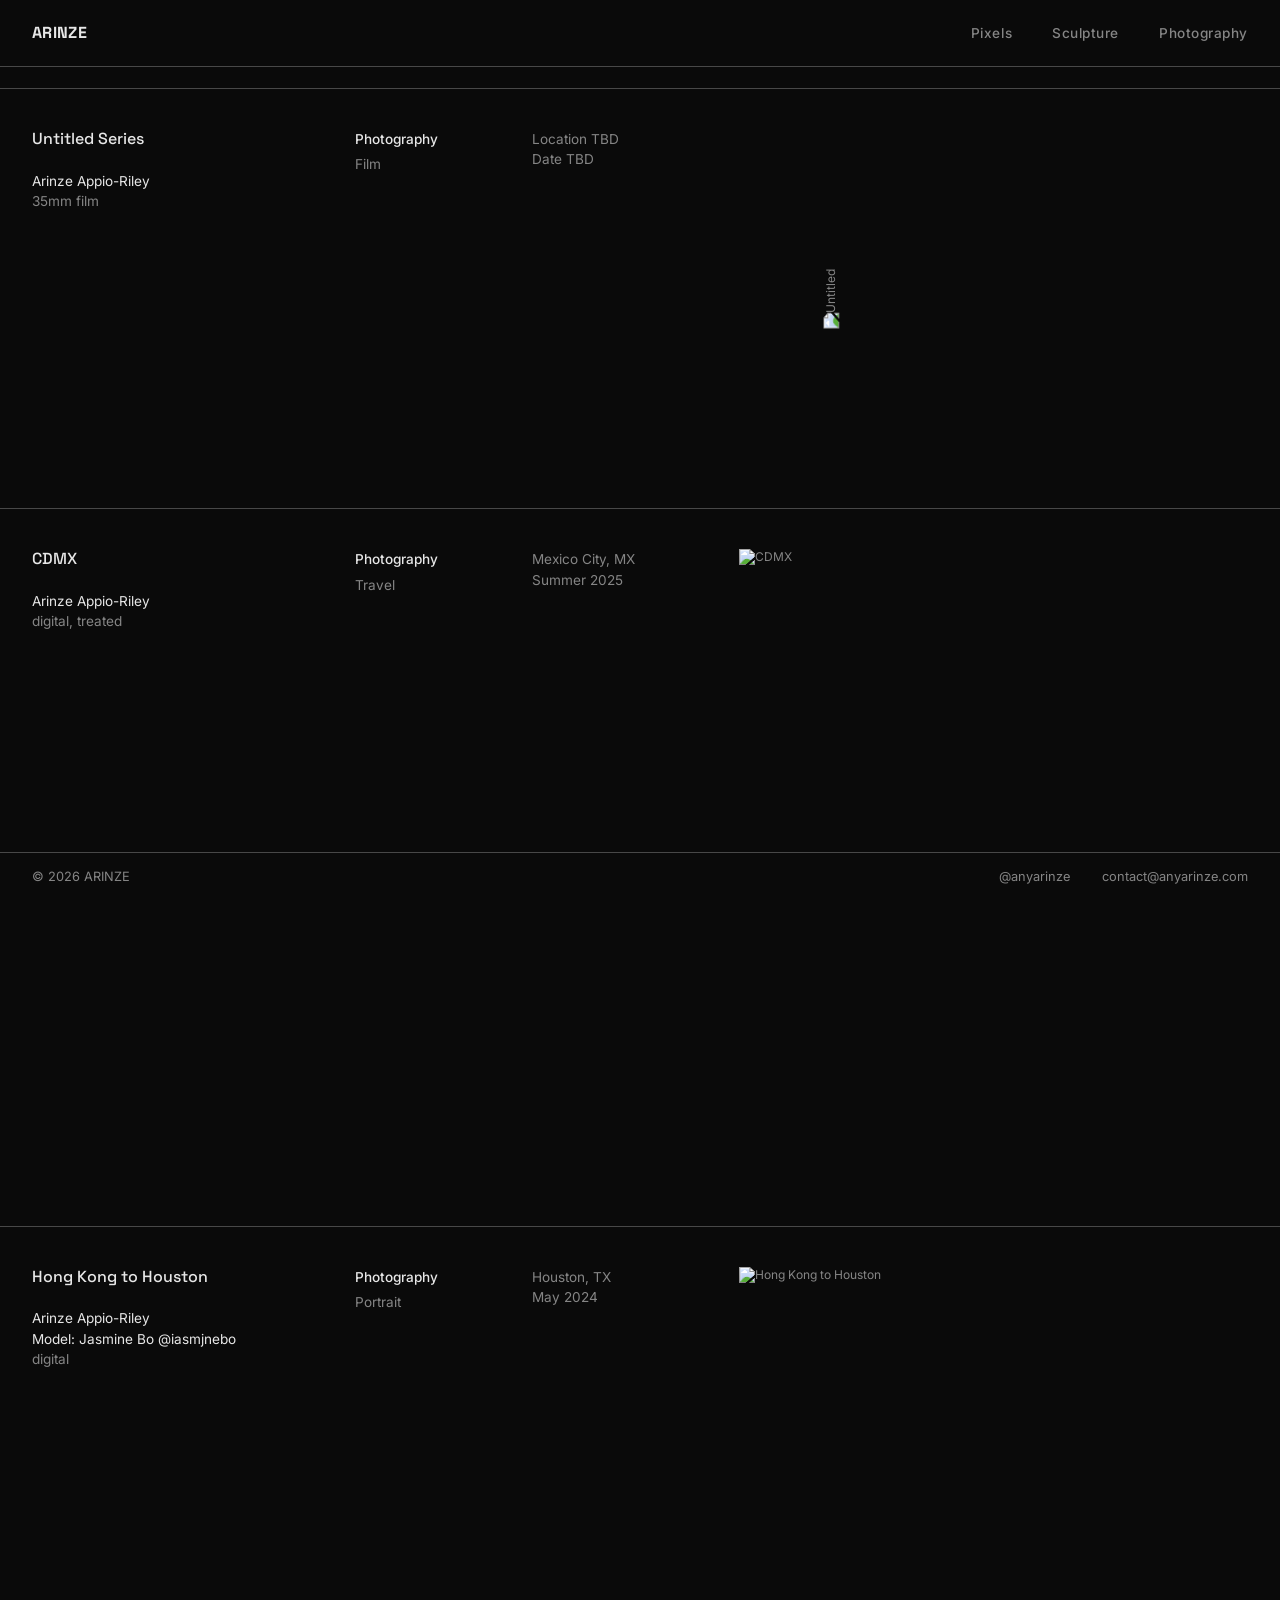
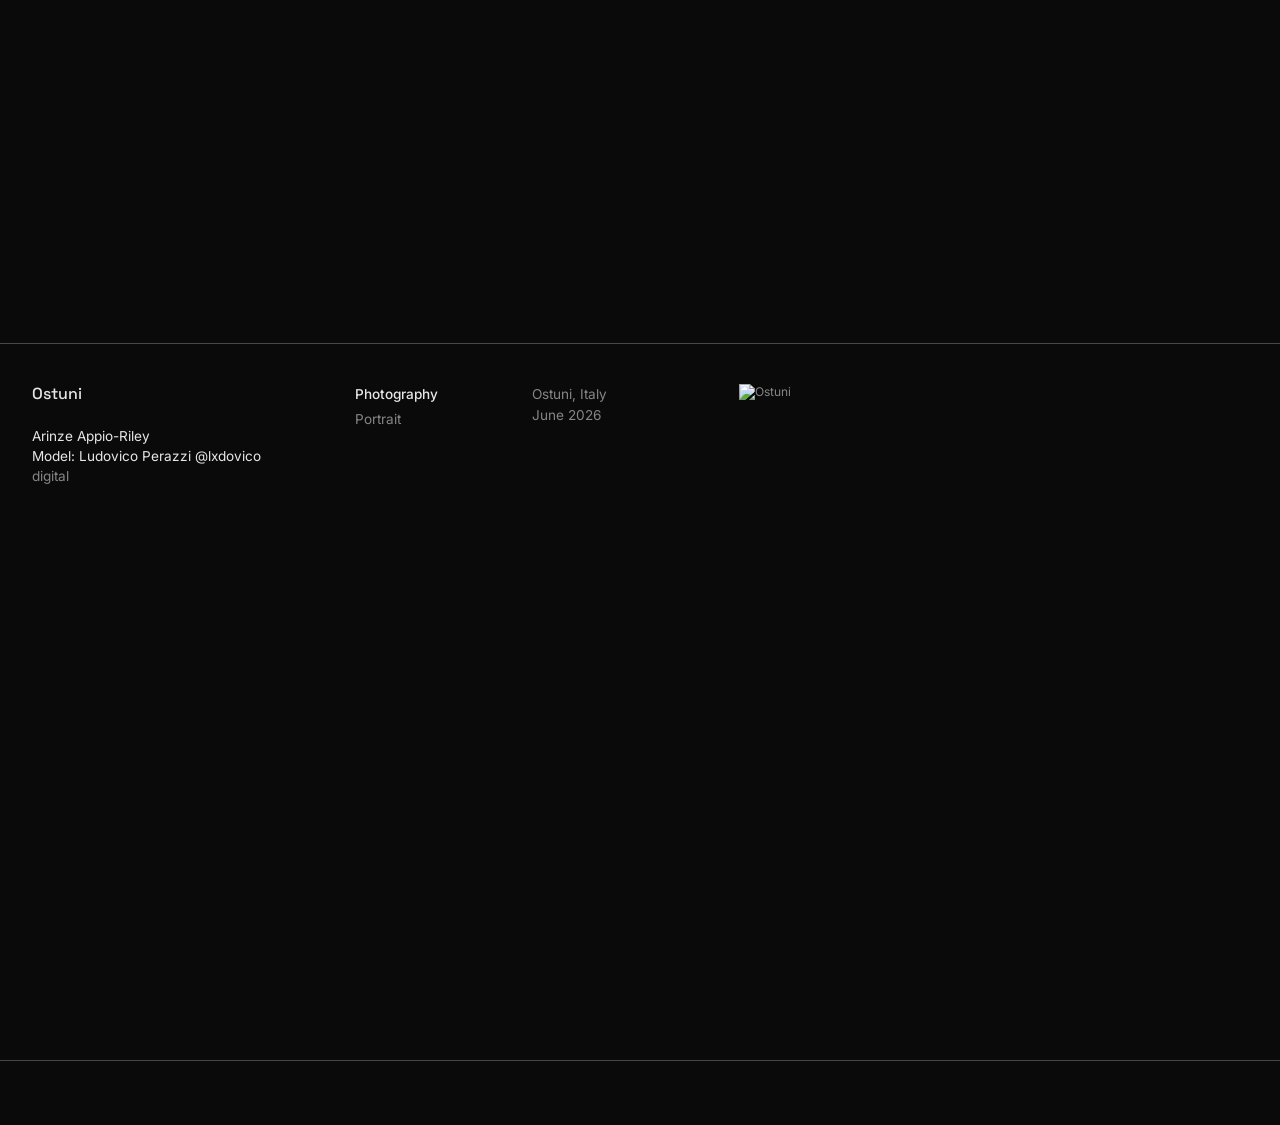
==== public/photography.html @ 1580c80b "Add files via upload" ====
<!DOCTYPE html>
<html lang="en">
<head>
  <meta charset="UTF-8">
  <title>Photography — Arinze</title>
  <meta name="viewport" content="width=device-width, initial-scale=1.0">
  <link rel="stylesheet" href="style.css">
  <link rel="stylesheet" href="category.css">
</head>
<body>

  <nav class="site-nav">
    <a href="index.html" class="home-link">ARINZE</a>
    <div class="nav-links">
      <a href="pixels.html">Pixels</a>
      <a href="sculpture.html">Sculpture</a>
      <a href="photography.html">Photography</a>
    </div>
  </nav>

  <main class="category-page">

    <div class="project-row">
      <div class="project-title">
        <h2>Untitled Series</h2>
        <div class="project-credits">
          <div>Arinze Appio-Riley</div>
          <div class="faded">35mm film</div>
        </div>
      </div>
      <div class="project-category">
        <strong>Photography</strong>
        <div>Film</div>
      </div>
      <div class="project-meta">
        <div>Location TBD</div>
        <div>Date TBD</div>
      </div>
      <div class="project-media carousel rotate-ccw" data-interval="2000">
        <img src="08580023.JPG" alt="Untitled" class="active">
        <img src="08580037.JPG" alt="Untitled">
        <img src="08580038.JPG" alt="Untitled">
      </div>
    </div>

    <div class="project-row">
      <div class="project-title">
        <h2>CDMX</h2>
        <div class="project-credits">
          <div>Arinze Appio-Riley</div>
          <div class="faded">digital, treated</div>
        </div>
      </div>
      <div class="project-category">
        <strong>Photography</strong>
        <div>Travel</div>
      </div>
      <div class="project-meta">
        <div>Mexico City, MX</div>
        <div>Summer 2025</div>
      </div>
      <div class="project-media carousel" data-interval="2000">
        <img src="IMG_7042_3-2.jpg" alt="CDMX" class="active">
        <img src="IMG_7075-2.jpg" alt="CDMX">
        <img src="IMG_7264-2.jpg" alt="CDMX">
        <img src="IMG_7274_2-2.jpg" alt="CDMX">
        <img src="IMG_7283-2.jpg" alt="CDMX">
        <img src="IMG_7286-2.jpg" alt="CDMX">
      </div>
    </div>

    <div class="project-row">
      <div class="project-title">
        <h2>Hong Kong to Houston</h2>
        <div class="project-credits">
          <div>Arinze Appio-Riley</div>
          <div>Model: Jasmine Bo <a href="https://instagram.com/iasmjnebo" target="_blank" rel="noopener">@iasmjnebo</a></div>
          <div class="faded">digital</div>
        </div>
      </div>
      <div class="project-category">
        <strong>Photography</strong>
        <div>Portrait</div>
      </div>
      <div class="project-meta">
        <div>Houston, TX</div>
        <div>May 2024</div>
      </div>
      <div class="project-media carousel" data-interval="2000">
        <img src="ARZE0173.jpg" alt="Hong Kong to Houston" class="active">
        <img src="ARZE0404.jpg" alt="Hong Kong to Houston">
        <img src="ARZE0510-Edit.jpg" alt="Hong Kong to Houston">
        <img src="ARZE0550.jpg" alt="Hong Kong to Houston">
        <img src="ARZE0568.jpg" alt="Hong Kong to Houston">
      </div>
    </div>

    <div class="project-row">
      <div class="project-title">
        <h2>Ostuni</h2>
        <div class="project-credits">
          <div>Arinze Appio-Riley</div>
          <div>Model: Ludovico Perazzi <a href="https://instagram.com/lxdovico" target="_blank" rel="noopener">@lxdovico</a></div>
          <div class="faded">digital</div>
        </div>
      </div>
      <div class="project-category">
        <strong>Photography</strong>
        <div>Portrait</div>
      </div>
      <div class="project-meta">
        <div>Ostuni, Italy</div>
        <div>June 2026</div>
      </div>
      <div class="project-media carousel" data-interval="2000">
        <img src="IMG_5128.jpg" alt="Ostuni" class="active">
        <img src="IMG_5205.jpg" alt="Ostuni">
        <img src="IMG_5171.jpg" alt="Ostuni" class="rotate-ccw-single">
      </div>
    </div>

  </main>

  <footer class="site-footer">
    <span>&copy; 2026 ARINZE</span>
    <div class="footer-right"><a href="https://instagram.com/anyarinze" target="_blank" rel="noopener">@anyarinze</a><a href="mailto:contact@anyarinze.com">contact@anyarinze.com</a></div>
  </footer>

  <script>
    document.querySelectorAll('.carousel').forEach(carousel => {
      const slides = carousel.querySelectorAll('img');
      const interval = parseInt(carousel.dataset.interval, 10) || 2000;
      if (slides.length <= 1) return;
      let i = 0;
      setInterval(() => {
        slides[i].classList.remove('active');
        i = (i + 1) % slides.length;
        slides[i].classList.add('active');
      }, interval);
    });
  </script>

</body>
</html>
---- public/style.css ----
@import url('https://fonts.googleapis.com/css2?family=Space+Grotesk:wght@400..700&family=Inter:wght@400;500;600&display=swap');

:root {
  --ink: rgba(255, 255, 255, 0.9);
  --ink-soft: rgba(255, 255, 255, 0.5);
  --border: rgba(255, 255, 255, 0.25);
  --bg: #0a0a0a;
}

* { box-sizing: border-box; }
html { scroll-behavior: smooth; }

body {
  margin: 0;
  min-height: 100vh;
  background: var(--bg);
  color: var(--ink);
  font-family: 'Inter', -apple-system, sans-serif;
  overflow-x: hidden;
}

a { color: inherit; text-decoration: none; }

/* ---------- Simple nav (used on category pages) ---------- */
.site-nav {
  position: fixed;
  top: 0; left: 0; right: 0;
  z-index: 100;
  display: flex;
  align-items: center;
  justify-content: space-between;
  padding: 1.4rem 2rem;
  border-bottom: 0.5px solid var(--border);
  background: var(--bg);
}

.site-nav .home-link {
  font-family: 'Space Grotesk', sans-serif;
  font-weight: 700;
  font-size: 1rem;
  letter-spacing: 0.02em;
}

.nav-links { display: flex; gap: 2.5rem; }

.nav-links a {
  font-size: 0.85rem;
  font-weight: 500;
  letter-spacing: 0.04em;
  color: var(--ink-soft);
  white-space: nowrap;
  transition: color 0.2s ease;
}

.nav-links a:hover { color: var(--ink); }

/* ---------- Marquee banner (used on homepage as top nav) ---------- */
.marquee-banner {
  position: fixed;
  top: 0; left: 0; right: 0;
  z-index: 100;
  background: var(--bg);
  border-bottom: 0.5px solid var(--border);
}

.marquee-row {
  width: 100%;
  overflow: hidden;
  padding: 0.6rem 0;
  border-top: 0.5px solid var(--border);
}

.marquee-banner .marquee-row:first-child {
  border-top: none;
}

.marquee-track {
  display: flex;
  width: max-content;
  animation: scroll-left 22s linear infinite;
}

.marquee-row.reverse .marquee-track {
  animation-name: scroll-right;
}

.marquee-track a {
  font-family: 'Space Grotesk', sans-serif;
  font-size: clamp(1rem, 1.6vw, 1.4rem);
  font-weight: 600;
  padding: 0 2rem;
  white-space: nowrap;
}

.marquee-track a:hover { color: var(--ink-soft); }

@keyframes scroll-left {
  from { transform: translateX(0); }
  to { transform: translateX(-50%); }
}

@keyframes scroll-right {
  from { transform: translateX(-50%); }
  to { transform: translateX(0); }
}

/* ---------- Fixed Footer ---------- */
.site-footer {
  position: fixed;
  bottom: 0; left: 0; right: 0;
  z-index: 100;
  display: flex;
  justify-content: space-between;
  align-items: center;
  padding: 1rem 2rem;
  border-top: 0.5px solid var(--border);
  background: var(--bg);
  font-size: 0.8rem;
  color: var(--ink-soft);
}

.site-footer a:hover { color: var(--ink); }

/* ---------- Split Hero Homepage ---------- */
body.home {
  overflow: hidden;
  height: 100vh;
}

.split-hero {
  display: grid;
  grid-template-columns: 50% 50%;
  width: 100vw;
  height: 100vh;
  padding-top: 5.5rem;
  padding-bottom: 3rem;
}

.split-video {
  width: 100%;
  height: 100%;
  overflow: hidden;
  background: #000;
}

.split-video video {
  width: 100%;
  height: 100%;
  object-fit: cover;
  display: block;
}

.split-content {
  display: flex;
  flex-direction: column;
  align-items: center;
  justify-content: center;
  gap: 1rem;
  padding: 2rem;
  overflow: hidden;
}

.split-content h1 {
  font-family: 'Space Grotesk', sans-serif;
  font-weight: 700;
  font-size: clamp(3rem, 8vw, 7rem);
  line-height: 0.95;
  letter-spacing: -0.01em;
  margin: 0;
  text-align: center;
}

.split-content .arrow {
  font-size: 1.3rem;
  animation: bounce 2s infinite;
  margin-top: 1rem;
}

@keyframes bounce {
  0%, 100% { transform: translateY(0); }
  50% { transform: translateY(8px); }
}

/* ---------- Mobile ---------- */
@media (max-width: 800px) {
  body.home {
    overflow: auto;
    height: auto;
  }
  .split-hero {
    grid-template-columns: 1fr;
    height: auto;
    padding-top: 5rem;
    padding-bottom: 3rem;
  }
  .split-video { height: 50vh; }
  .split-content { padding: 2rem 1rem; min-height: 50vh; }
  .site-nav { padding: 1rem 1.2rem; }
  .nav-links { gap: 1.4rem; }
  .nav-links a { font-size: 0.7rem; }
  .site-footer { padding: 0.8rem 1.2rem; font-size: 0.7rem; }
  .marquee-track a { font-size: 0.9rem; padding: 0 1.2rem; }
}

@media (prefers-reduced-motion: reduce) {
  .marquee-track { animation: none; }
  .split-content .arrow { animation: none; }
}

/* ---------- Footer right group (socials + email) ---------- */
.footer-right {
  display: flex;
  gap: 2rem;
  align-items: center;
}

@media (max-width: 800px) {
  .footer-right { gap: 1rem; }
}
---- public/category.css ----
/* ---------- Category Page (Seokheon-style row layout) ---------- */
.category-page {
  padding-top: 5.5rem;
  padding-bottom: 4rem;
  min-height: 100vh;
}

.project-row {
  display: grid;
  grid-template-columns: 2fr 1fr 1.2fr 3.5fr;
  gap: 2rem;
  padding: 2.5rem 2rem;
  border-top: 0.5px solid var(--border);
  align-items: start;
}

.project-row:last-child {
  border-bottom: 0.5px solid var(--border);
}

.project-title h2 {
  font-family: 'Space Grotesk', sans-serif;
  font-weight: 500;
  font-size: 1rem;
  margin: 0 0 1.4rem;
  line-height: 1.2;
}

.project-credits {
  font-size: 0.85rem;
  line-height: 1.5;
}

.project-credits div {
  color: var(--ink);
}

.project-credits div.faded {
  color: var(--ink-soft);
}

.project-description-inline {
  margin-top: 1.5rem;
}

.project-description-inline p {
  font-size: 0.85rem;
  line-height: 1.55;
  color: var(--ink-soft);
  margin: 0 0 0.9rem;
}

.project-description-inline em {
  color: var(--ink);
  font-style: italic;
}

.project-description-inline .components {
  margin-top: 1.2rem;
  font-size: 0.85rem;
  line-height: 1.5;
  color: var(--ink-soft);
}

.project-description-inline .components strong {
  color: var(--ink);
  font-weight: 500;
}

.project-category,
.project-meta {
  font-size: 0.85rem;
  line-height: 1.5;
  color: var(--ink-soft);
}

.project-category strong {
  color: var(--ink);
  font-weight: 500;
  display: block;
  margin-bottom: 0.3rem;
}

/* ---------- Standard project media (single image) ---------- */
.project-media {
  width: 100%;
  aspect-ratio: 16 / 9;
  background: rgba(255, 255, 255, 0.04);
  border: 1px dashed var(--border);
  overflow: hidden;
  display: flex;
  align-items: center;
  justify-content: center;
  font-size: 0.75rem;
  color: var(--ink-soft);
  position: relative;
}

.project-media img,
.project-media video {
  width: 100%;
  height: 100%;
  object-fit: cover;
  display: block;
}

/* ---------- Carousel variant ---------- */
.project-media.carousel {
  position: relative;
  border: none;
  background: transparent;
  aspect-ratio: 4 / 5;
}

.project-media.carousel img {
  position: absolute;
  top: 0;
  left: 0;
  width: 100%;
  height: 100%;
  object-fit: cover;
  opacity: 0;
  transition: opacity 0.6s ease-in-out;
}

.project-media.carousel img.active {
  opacity: 1;
}

@media (max-width: 800px) {
  .project-row {
    grid-template-columns: 1fr;
    gap: 1rem;
    padding: 1.5rem 1.2rem;
  }
  .project-media {
    aspect-ratio: 16 / 10;
  }
  .project-media.carousel {
    aspect-ratio: 4 / 5;
  }
}

/* ---------- Carousel rotation variants ---------- */
/* When source images are sideways and need to be displayed upright */
.project-media.carousel.rotate-ccw img,
.project-media.carousel.rotate-cw img {
  /* After 90deg rotation, width and height swap.
     We rotate the image around its center, then scale so that
     the rotated image's new "width" (which was the source height)
     matches the container's height. This gives edge-to-edge fit. */
  transform-origin: center center;
  width: auto;
  height: 100%;
  left: 50%;
  top: 0;
}

.project-media.carousel.rotate-ccw img {
  transform: translate(-50%, 0) rotate(-90deg);
}

.project-media.carousel.rotate-cw img {
  transform: translate(-50%, 0) rotate(90deg);
}

/* Ensure the frame is landscape/square so rotated portraits fit nicely */
.project-media.carousel.rotate-ccw,
.project-media.carousel.rotate-cw {
  aspect-ratio: 3 / 2;
}

/* Per-image rotation inside a normal (non-rotated) carousel */
.project-media.carousel img.rotate-ccw-single {
  transform-origin: center center;
  transform: rotate(-90deg) scale(1.5);
}

.project-media.carousel img.rotate-cw-single {
  transform-origin: center center;
  transform: rotate(90deg) scale(1.5);
}
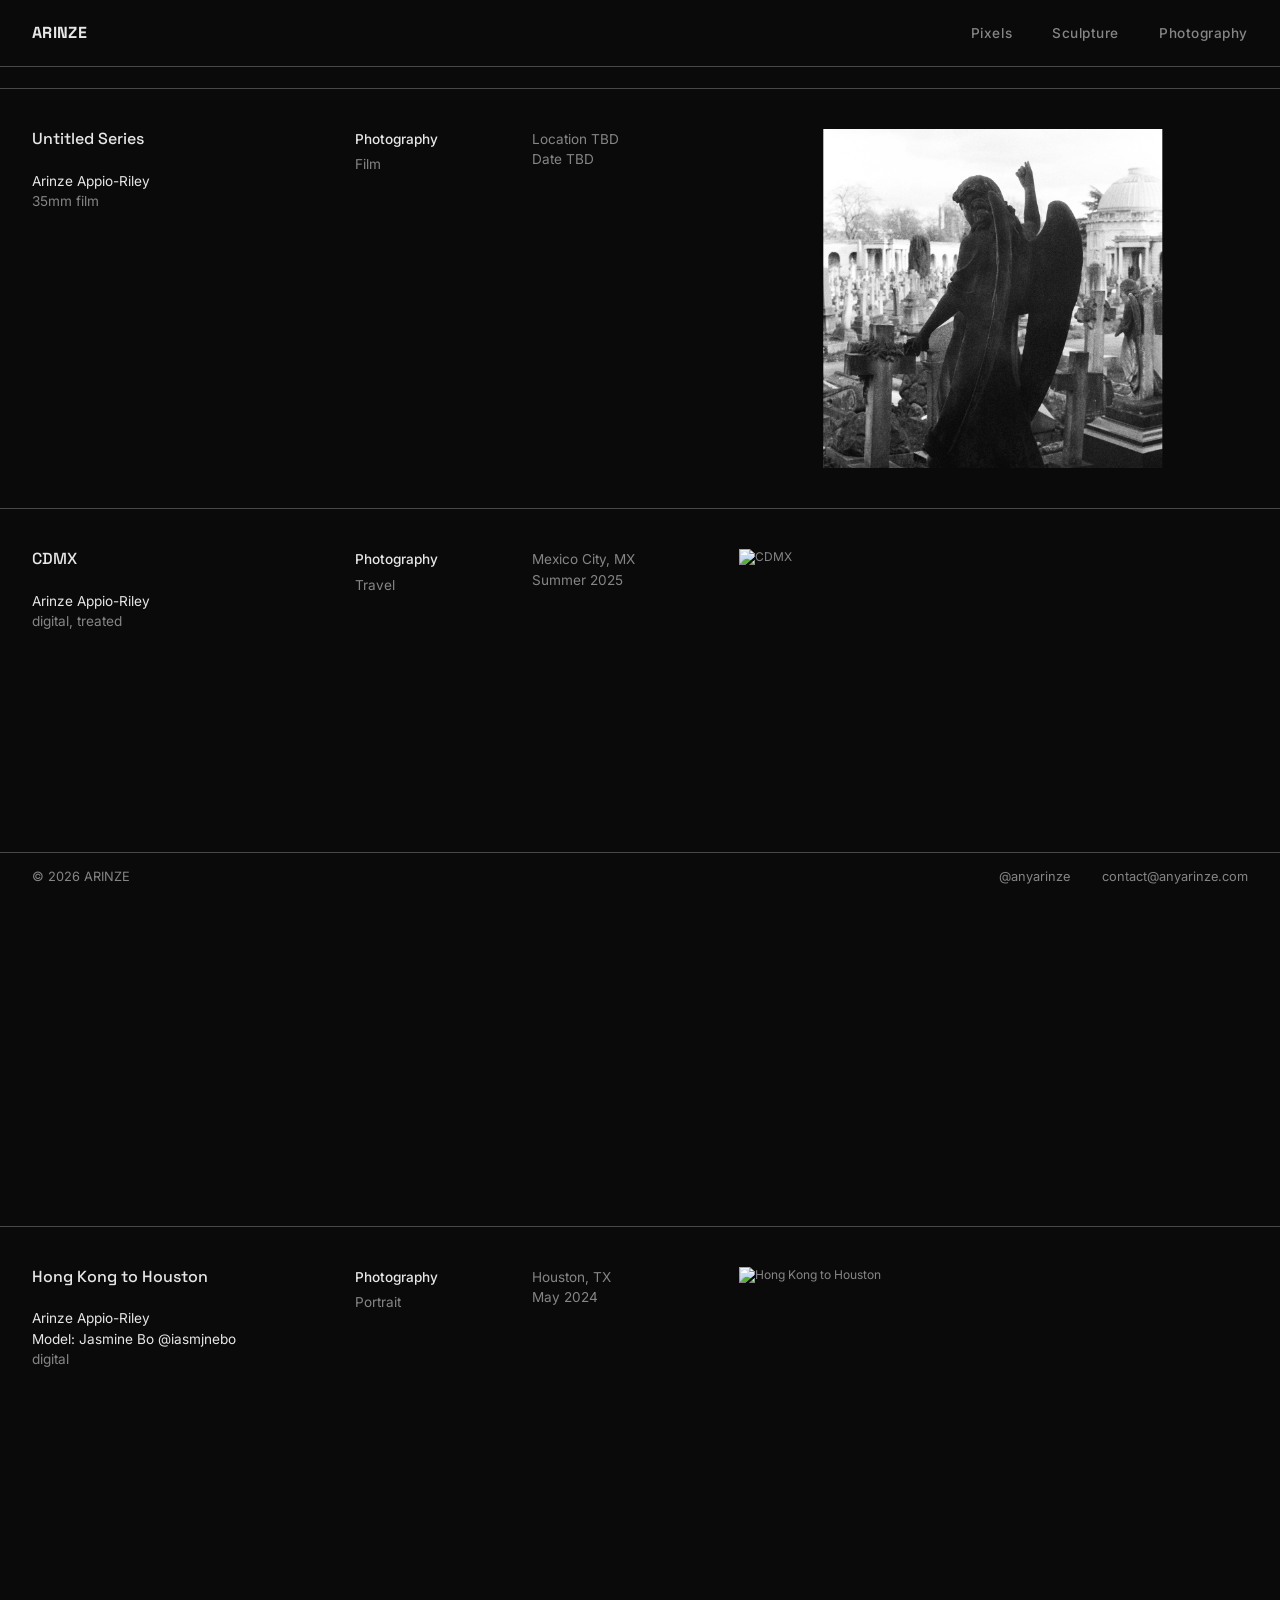
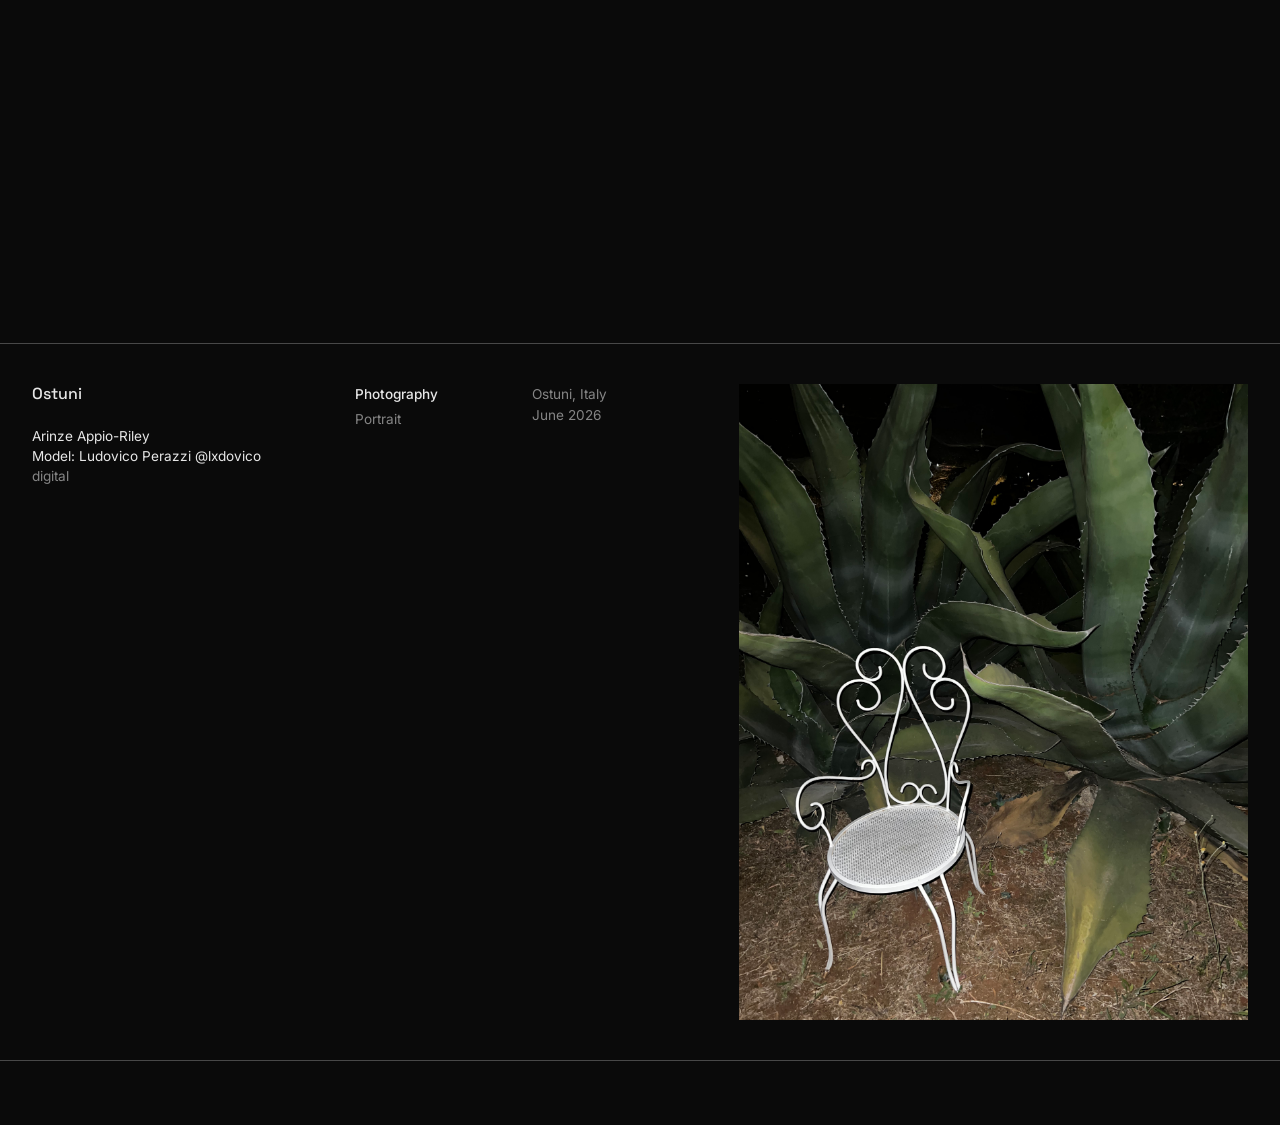
==== commit a67a96d5: "Add files via upload" ====
--- a/public/photography.html
+++ b/public/photography.html
@@ -61,11 +61,10 @@
       </div>
       <div class="project-media carousel" data-interval="2000">
         <img src="IMG_7042_3-2.jpg" alt="CDMX" class="active">
-        <img src="IMG_7075-2.jpg" alt="CDMX">
+        <img src="IMG_7075_2-2.jpg" alt="CDMX">
         <img src="IMG_7264-2.jpg" alt="CDMX">
         <img src="IMG_7274_2-2.jpg" alt="CDMX">
         <img src="IMG_7283-2.jpg" alt="CDMX">
-        <img src="IMG_7286-2.jpg" alt="CDMX">
       </div>
     </div>
 
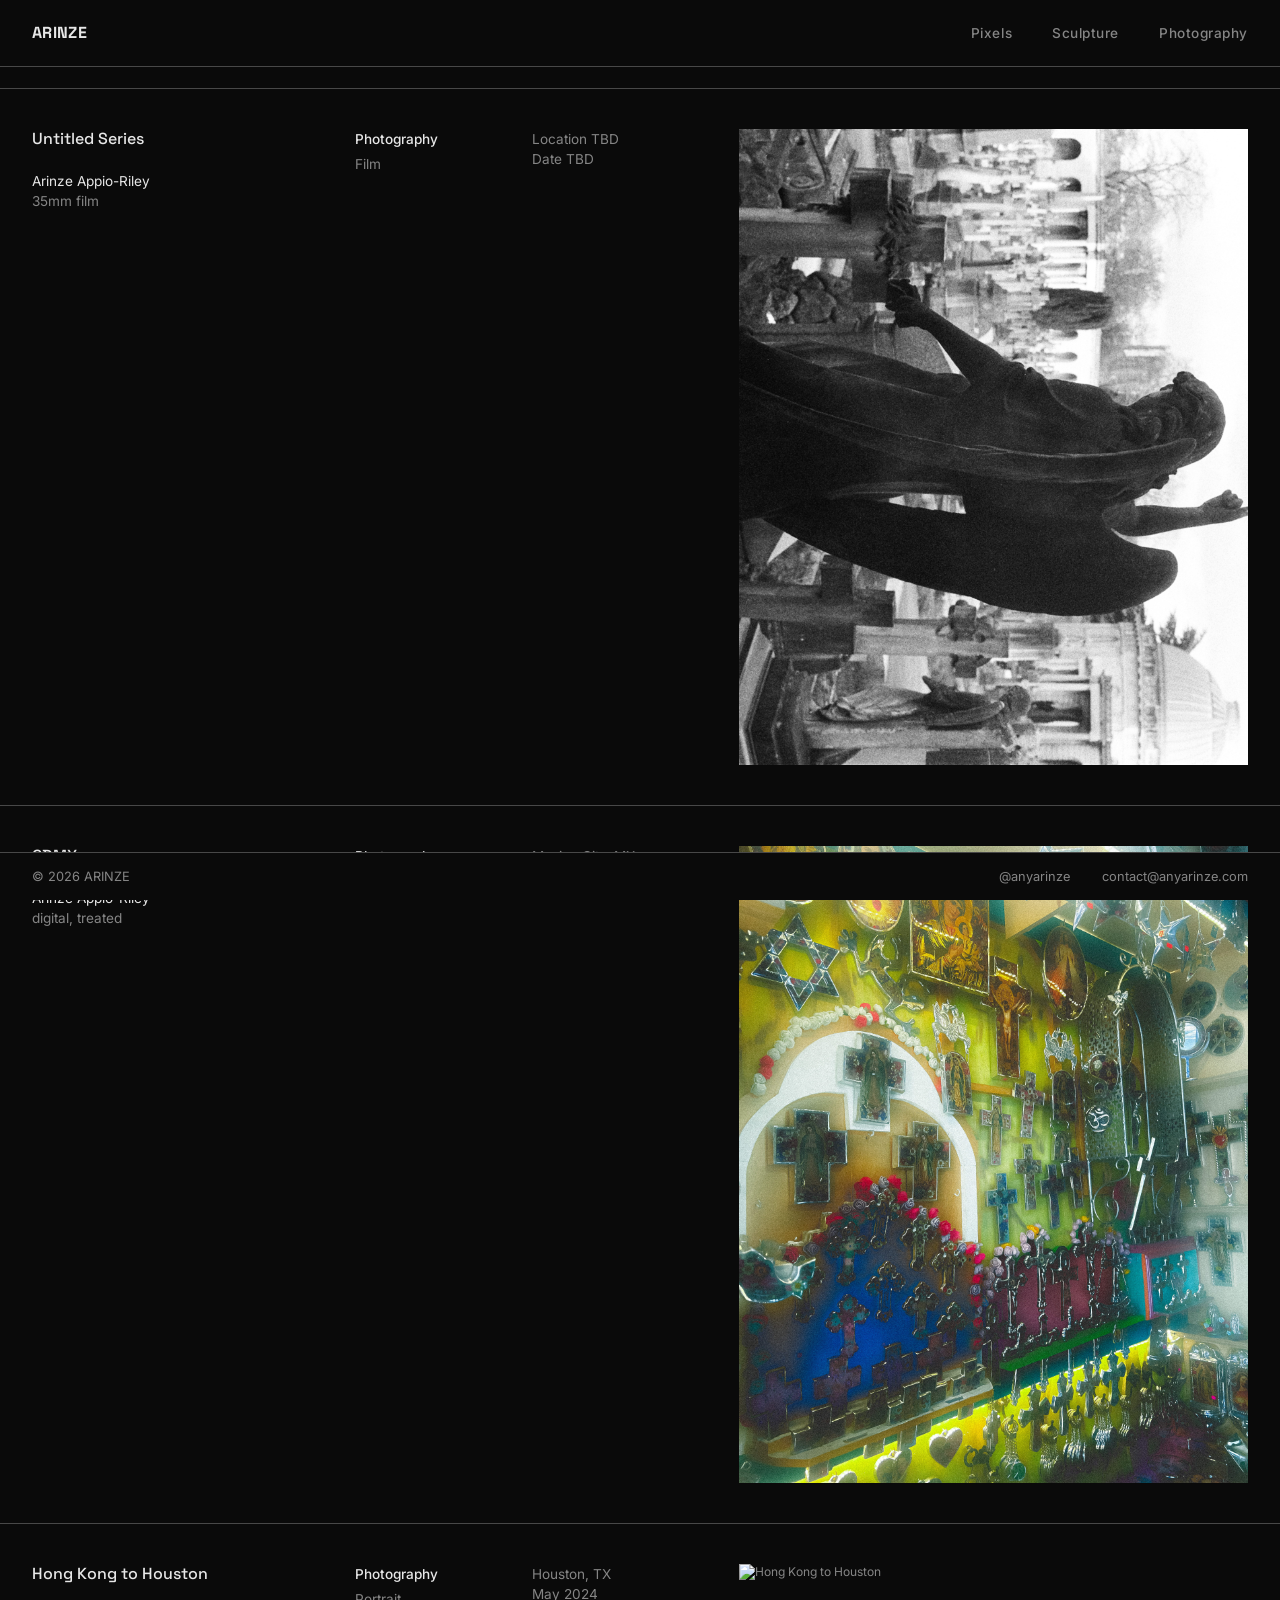
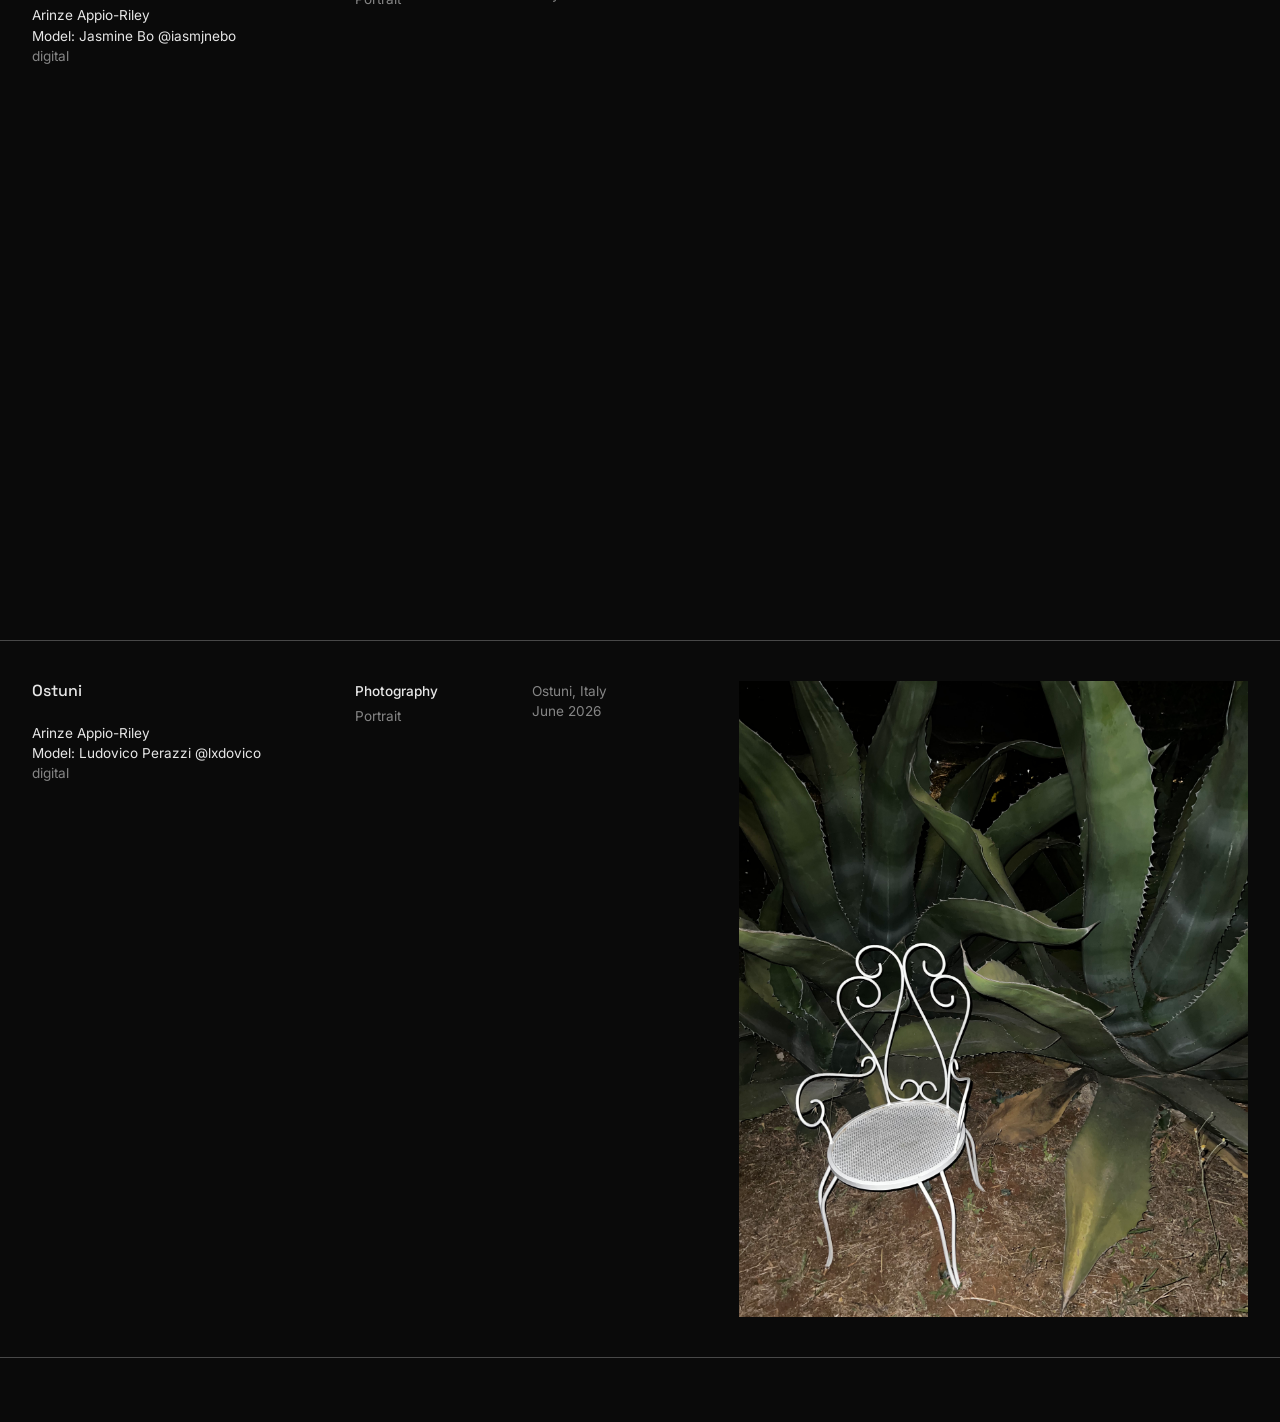
==== commit 3ae7a5d2: "Replace old images with new ones in photography.html" ====
--- a/public/photography.html
+++ b/public/photography.html
@@ -60,11 +60,11 @@
         <div>Summer 2025</div>
       </div>
       <div class="project-media carousel" data-interval="2000">
-        <img src="IMG_7042_3-2.jpg" alt="CDMX" class="active">
-        <img src="IMG_7075_2-2.jpg" alt="CDMX">
-        <img src="IMG_7264-2.jpg" alt="CDMX">
-        <img src="IMG_7274_2-2.jpg" alt="CDMX">
-        <img src="IMG_7283-2.jpg" alt="CDMX">
+        <img src="glowshop.jpg" alt="CDMX" class="active">
+        <img src="fridabw.jpg" alt="CDMX">
+        <img src="castillo.jpg" alt="CDMX">
+        <img src="inverse.jpg" alt="CDMX">
+        <img src="mozgus.jpg" alt="CDMX">
       </div>
     </div>
 
--- a/public/category.css
+++ b/public/category.css
@@ -140,43 +140,3 @@
     aspect-ratio: 4 / 5;
   }
 }
-
-/* ---------- Carousel rotation variants ---------- */
-/* When source images are sideways and need to be displayed upright */
-.project-media.carousel.rotate-ccw img,
-.project-media.carousel.rotate-cw img {
-  /* After 90deg rotation, width and height swap.
-     We rotate the image around its center, then scale so that
-     the rotated image's new "width" (which was the source height)
-     matches the container's height. This gives edge-to-edge fit. */
-  transform-origin: center center;
-  width: auto;
-  height: 100%;
-  left: 50%;
-  top: 0;
-}
-
-.project-media.carousel.rotate-ccw img {
-  transform: translate(-50%, 0) rotate(-90deg);
-}
-
-.project-media.carousel.rotate-cw img {
-  transform: translate(-50%, 0) rotate(90deg);
-}
-
-/* Ensure the frame is landscape/square so rotated portraits fit nicely */
-.project-media.carousel.rotate-ccw,
-.project-media.carousel.rotate-cw {
-  aspect-ratio: 3 / 2;
-}
-
-/* Per-image rotation inside a normal (non-rotated) carousel */
-.project-media.carousel img.rotate-ccw-single {
-  transform-origin: center center;
-  transform: rotate(-90deg) scale(1.5);
-}
-
-.project-media.carousel img.rotate-cw-single {
-  transform-origin: center center;
-  transform: rotate(90deg) scale(1.5);
-}
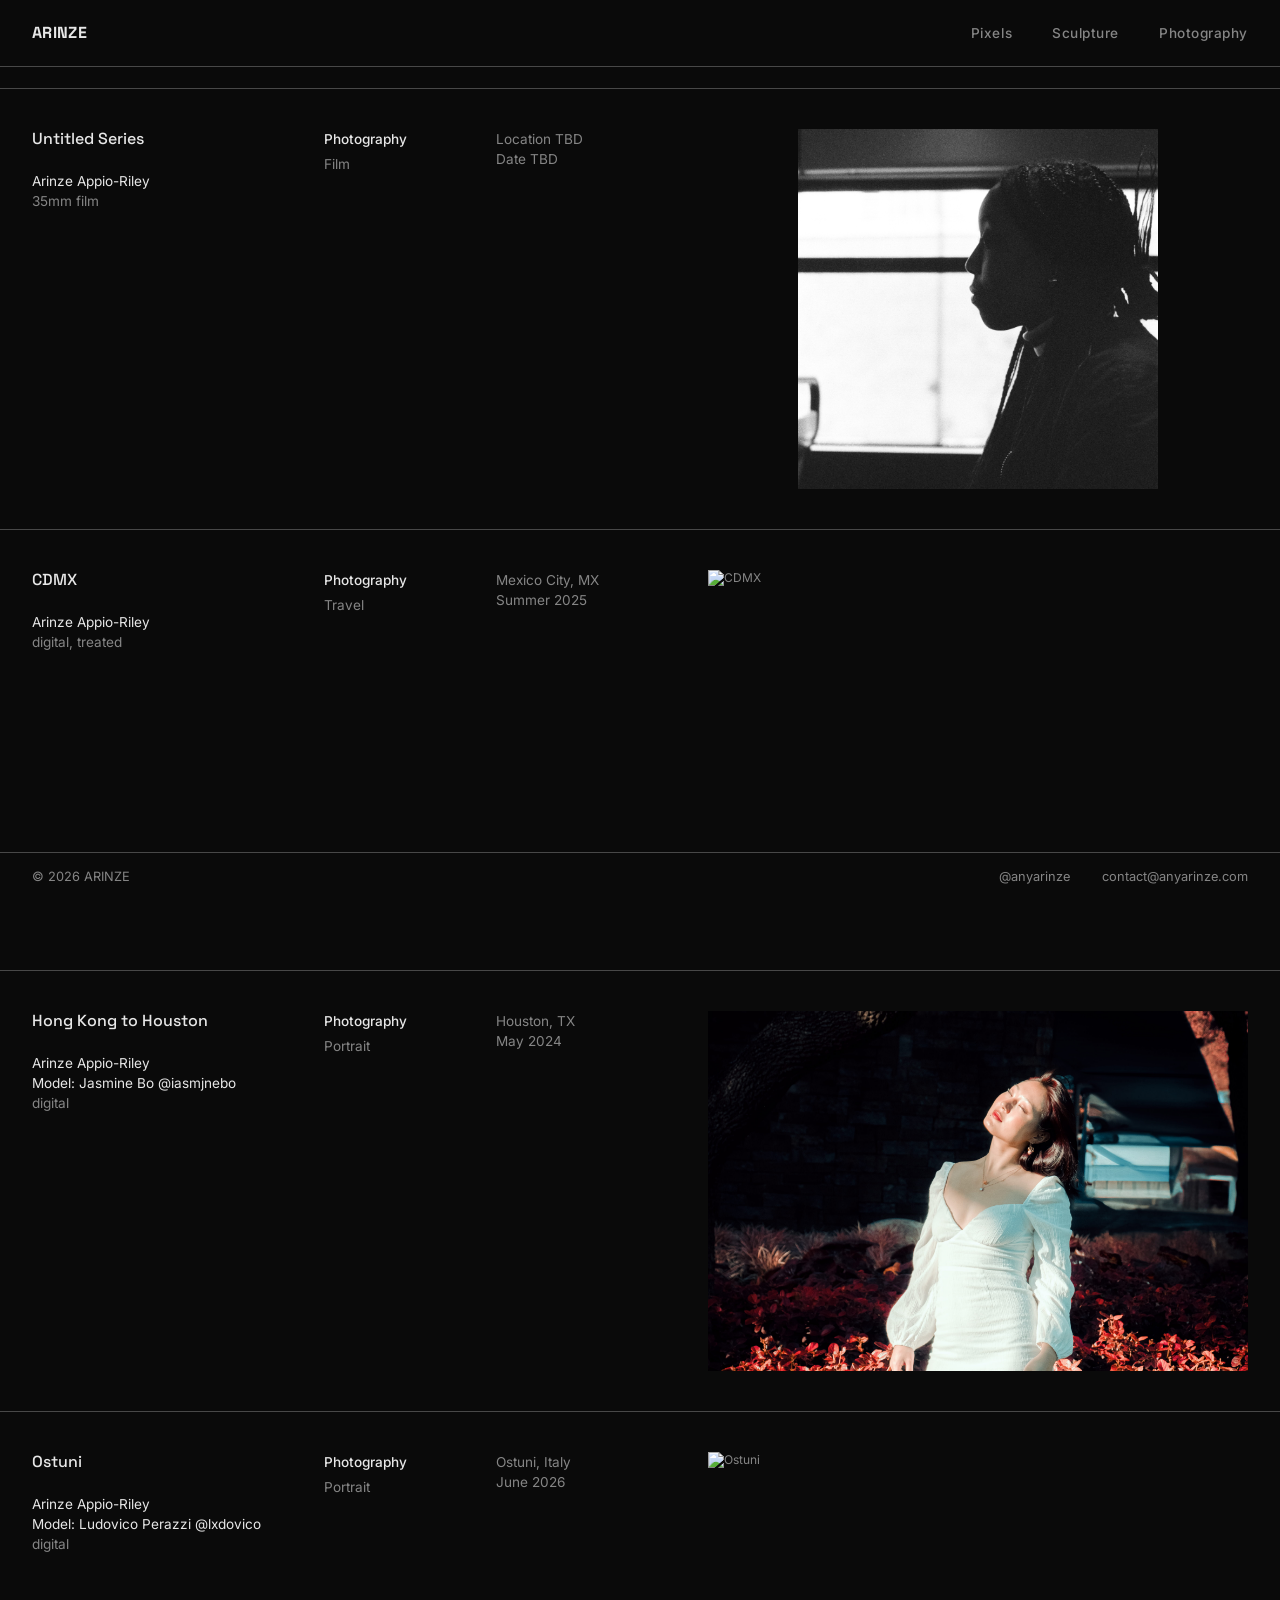
==== commit 9881655e: "Add files via upload" ====
--- a/public/photography.html
+++ b/public/photography.html
@@ -60,11 +60,11 @@
         <div>Summer 2025</div>
       </div>
       <div class="project-media carousel" data-interval="2000">
-        <img src="glowshop.jpg" alt="CDMX" class="active">
-        <img src="fridabw.jpg" alt="CDMX">
-        <img src="castillo.jpg" alt="CDMX">
-        <img src="inverse.jpg" alt="CDMX">
-        <img src="mozgus.jpg" alt="CDMX">
+        <img src="IMG_7042_3-2.jpg" alt="CDMX" class="active">
+        <img src="IMG_7075_2-2.jpg" alt="CDMX">
+        <img src="IMG_7264-2.jpg" alt="CDMX">
+        <img src="IMG_7274_2-2.jpg" alt="CDMX">
+        <img src="IMG_7283-2.jpg" alt="CDMX">
       </div>
     </div>
 
@@ -125,7 +125,13 @@
     <div class="footer-right"><a href="https://instagram.com/anyarinze" target="_blank" rel="noopener">@anyarinze</a><a href="mailto:contact@anyarinze.com">contact@anyarinze.com</a></div>
   </footer>
 
+  <div class="lightbox" id="lightbox" role="dialog" aria-modal="true" aria-hidden="true">
+    <button class="lightbox-close" id="lightboxClose" aria-label="Close">&#10005;</button>
+    <img id="lightboxImg" src="" alt="">
+  </div>
+
   <script>
+    // Carousel cycling
     document.querySelectorAll('.carousel').forEach(carousel => {
       const slides = carousel.querySelectorAll('img');
       const interval = parseInt(carousel.dataset.interval, 10) || 2000;
@@ -137,6 +143,38 @@
         slides[i].classList.add('active');
       }, interval);
     });
+
+    // Lightbox
+    const lightbox = document.getElementById('lightbox');
+    const lightboxImg = document.getElementById('lightboxImg');
+    const lightboxClose = document.getElementById('lightboxClose');
+
+    function openLightbox(src, alt) {
+      lightboxImg.src = src;
+      lightboxImg.alt = alt || '';
+      lightbox.classList.add('open');
+      lightbox.setAttribute('aria-hidden', 'false');
+    }
+    function closeLightbox() {
+      lightbox.classList.remove('open');
+      lightbox.setAttribute('aria-hidden', 'true');
+      lightboxImg.src = '';
+    }
+
+    document.querySelectorAll('.project-media.carousel').forEach(carousel => {
+      carousel.addEventListener('click', () => {
+        const active = carousel.querySelector('img.active') || carousel.querySelector('img');
+        if (active) openLightbox(active.src, active.alt);
+      });
+    });
+
+    lightbox.addEventListener('click', (e) => {
+      if (e.target === lightbox || e.target === lightboxImg) closeLightbox();
+    });
+    lightboxClose.addEventListener('click', closeLightbox);
+    document.addEventListener('keydown', (e) => {
+      if (e.key === 'Escape') closeLightbox();
+    });
   </script>
 
 </body>
--- a/public/category.css
+++ b/public/category.css
@@ -7,11 +7,12 @@
 
 .project-row {
   display: grid;
-  grid-template-columns: 2fr 1fr 1.2fr 3.5fr;
+  grid-template-columns: 260px 140px 180px minmax(0, 720px);
   gap: 2rem;
   padding: 2.5rem 2rem;
   border-top: 0.5px solid var(--border);
   align-items: start;
+  justify-content: start;
 }
 
 .project-row:last-child {
@@ -109,7 +110,7 @@
   position: relative;
   border: none;
   background: transparent;
-  aspect-ratio: 4 / 5;
+  aspect-ratio: 3 / 2;
 }
 
 .project-media.carousel img {
@@ -137,6 +138,103 @@
     aspect-ratio: 16 / 10;
   }
   .project-media.carousel {
-    aspect-ratio: 4 / 5;
-  }
-}
+    aspect-ratio: 3 / 2;
+  }
+}
+
+/* ---------- Carousel rotation variants ---------- */
+/* When source images are sideways and need to be displayed upright */
+.project-media.carousel.rotate-ccw img,
+.project-media.carousel.rotate-cw img {
+  /* After 90deg rotation, width and height swap.
+     We rotate the image around its center, then scale so that
+     the rotated image's new "width" (which was the source height)
+     matches the container's height. This gives edge-to-edge fit. */
+  transform-origin: center center;
+  width: auto;
+  height: 100%;
+  left: 50%;
+  top: 0;
+}
+
+.project-media.carousel.rotate-ccw img {
+  transform: translate(-50%, 0) rotate(-90deg);
+}
+
+.project-media.carousel.rotate-cw img {
+  transform: translate(-50%, 0) rotate(90deg);
+}
+
+/* Ensure the frame is landscape/square so rotated portraits fit nicely */
+.project-media.carousel.rotate-ccw,
+.project-media.carousel.rotate-cw {
+  aspect-ratio: 3 / 2;
+}
+
+/* Per-image rotation inside a normal (non-rotated) carousel */
+.project-media.carousel img.rotate-ccw-single {
+  transform-origin: center center;
+  transform: rotate(-90deg) scale(1.5);
+}
+
+.project-media.carousel img.rotate-cw-single {
+  transform-origin: center center;
+  transform: rotate(90deg) scale(1.5);
+}
+
+/* ---------- Clickable carousel images ---------- */
+.project-media.carousel {
+  cursor: zoom-in;
+}
+
+/* ---------- Lightbox ---------- */
+.lightbox {
+  position: fixed;
+  inset: 0;
+  background: rgba(0, 0, 0, 0.92);
+  z-index: 1000;
+  display: none;
+  align-items: center;
+  justify-content: center;
+  padding: 3rem;
+  cursor: zoom-out;
+}
+
+.lightbox.open {
+  display: flex;
+}
+
+.lightbox img {
+  max-width: 100%;
+  max-height: 100%;
+  object-fit: contain;
+  display: block;
+}
+
+.lightbox-close {
+  position: absolute;
+  top: 1.2rem;
+  right: 1.6rem;
+  font-family: 'Space Grotesk', sans-serif;
+  font-size: 1.6rem;
+  color: rgba(255, 255, 255, 0.85);
+  background: none;
+  border: none;
+  cursor: pointer;
+  padding: 0.4rem 0.8rem;
+  line-height: 1;
+}
+
+.lightbox-close:hover {
+  color: #fff;
+}
+
+@media (max-width: 800px) {
+  .lightbox {
+    padding: 1.5rem;
+  }
+  .lightbox-close {
+    top: 0.6rem;
+    right: 1rem;
+  }
+}
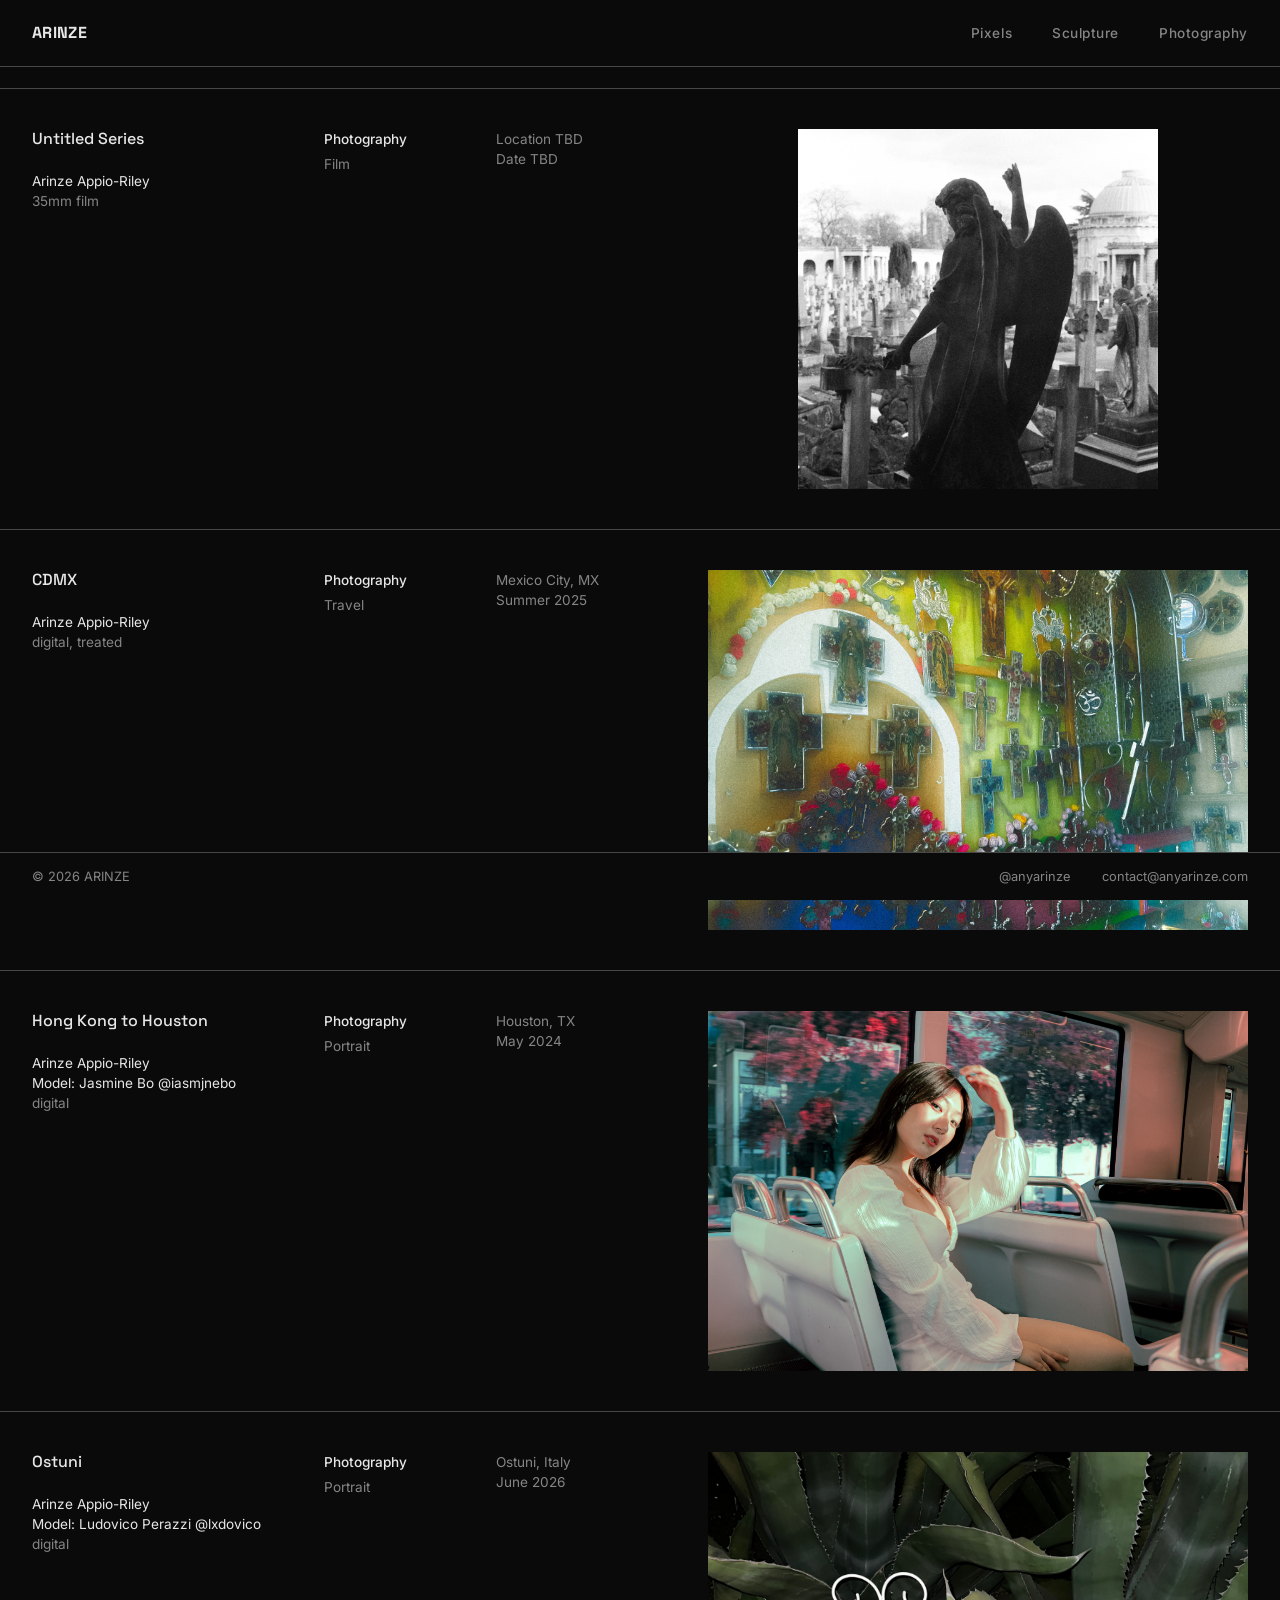
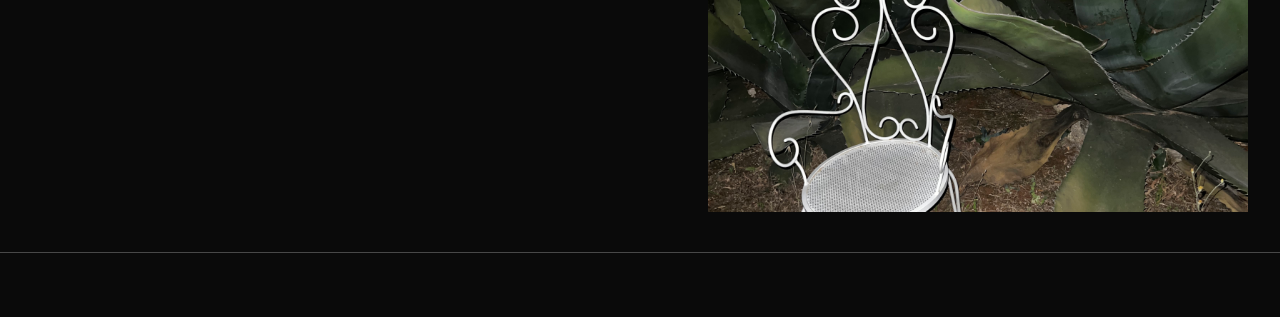
==== commit 385fa387: "Add files via upload" ====
--- a/public/photography.html
+++ b/public/photography.html
@@ -60,11 +60,11 @@
         <div>Summer 2025</div>
       </div>
       <div class="project-media carousel" data-interval="2000">
-        <img src="IMG_7042_3-2.jpg" alt="CDMX" class="active">
-        <img src="IMG_7075_2-2.jpg" alt="CDMX">
-        <img src="IMG_7264-2.jpg" alt="CDMX">
-        <img src="IMG_7274_2-2.jpg" alt="CDMX">
-        <img src="IMG_7283-2.jpg" alt="CDMX">
+        <img src="glowshop.jpg" alt="CDMX" class="active">
+        <img src="fridabw.jpg" alt="CDMX">
+        <img src="castillo.jpg" alt="CDMX">
+        <img src="inverse.jpg" alt="CDMX">
+        <img src="mozgus.jpg" alt="CDMX">
       </div>
     </div>
 
@@ -89,7 +89,7 @@
         <img src="ARZE0173.jpg" alt="Hong Kong to Houston" class="active">
         <img src="ARZE0404.jpg" alt="Hong Kong to Houston">
         <img src="ARZE0510-Edit.jpg" alt="Hong Kong to Houston">
-        <img src="ARZE0550.jpg" alt="Hong Kong to Houston">
+        <img src="ARZE0550.jpg" alt="Hong Kong to Houston" class="align-bottom">
         <img src="ARZE0568.jpg" alt="Hong Kong to Houston">
       </div>
     </div>
--- a/public/category.css
+++ b/public/category.css
@@ -238,3 +238,12 @@
     right: 1rem;
   }
 }
+
+/* ---------- Per-image object-position tweaks ---------- */
+.project-media.carousel img.align-bottom {
+  object-position: center bottom;
+}
+
+.project-media.carousel img.align-top {
+  object-position: center top;
+}
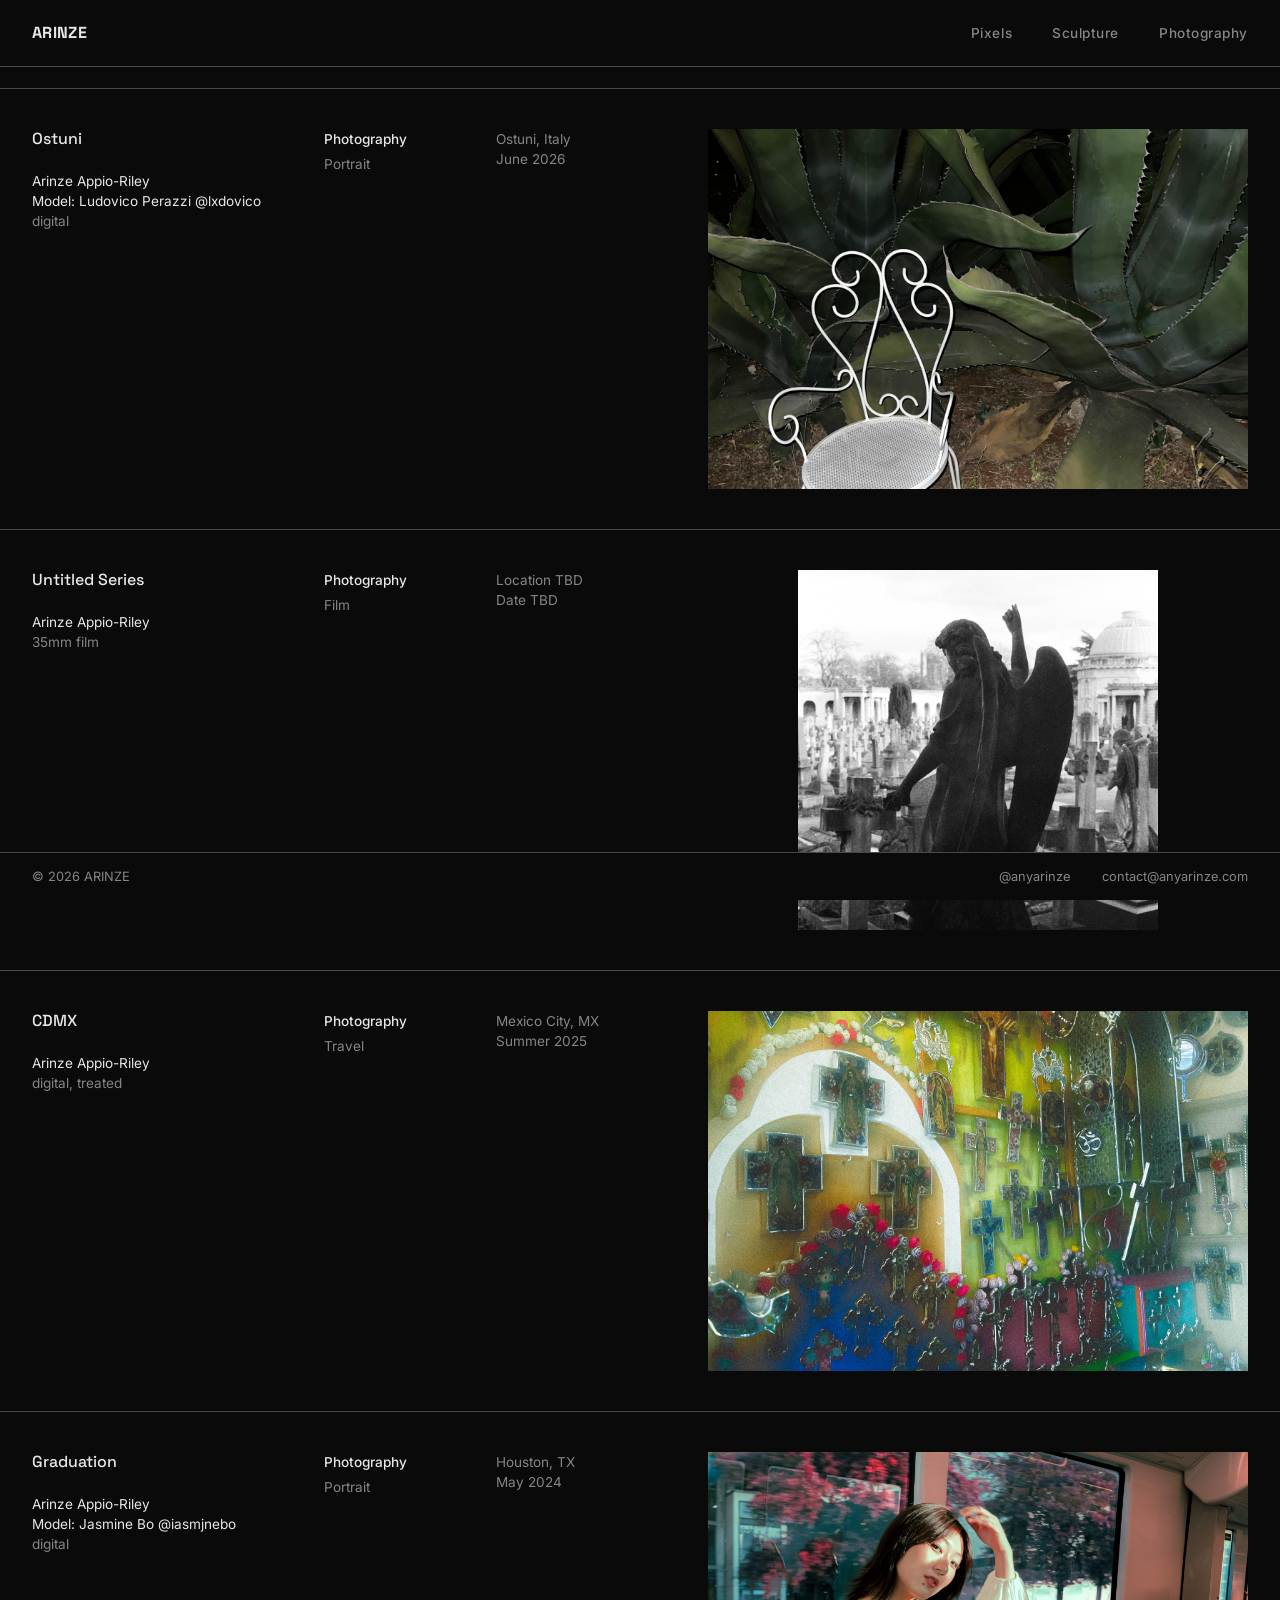
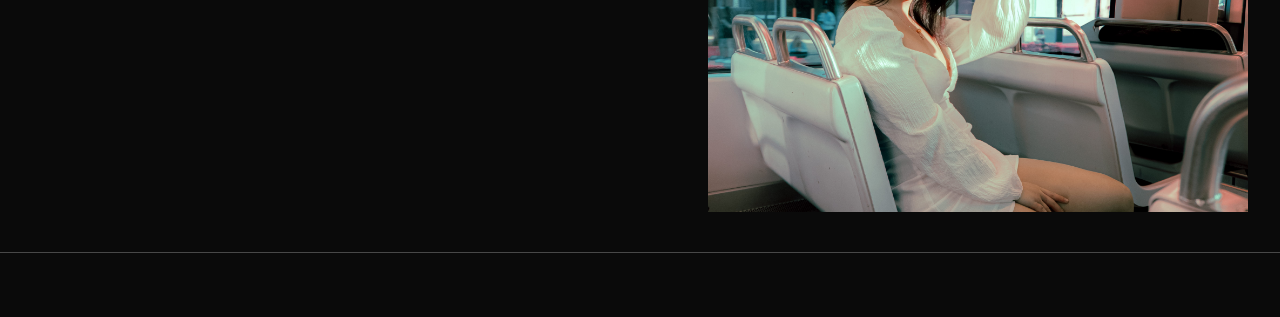
==== commit e7a5a882: "Add files via upload" ====
--- a/public/photography.html
+++ b/public/photography.html
@@ -19,6 +19,30 @@
   </nav>
 
   <main class="category-page">
+
+    <div class="project-row">
+      <div class="project-title">
+        <h2>Ostuni</h2>
+        <div class="project-credits">
+          <div>Arinze Appio-Riley</div>
+          <div>Model: Ludovico Perazzi <a href="https://instagram.com/lxdovico" target="_blank" rel="noopener">@lxdovico</a></div>
+          <div class="faded">digital</div>
+        </div>
+      </div>
+      <div class="project-category">
+        <strong>Photography</strong>
+        <div>Portrait</div>
+      </div>
+      <div class="project-meta">
+        <div>Ostuni, Italy</div>
+        <div>June 2026</div>
+      </div>
+      <div class="project-media carousel" data-interval="2000">
+        <img src="IMG_5128.jpg" alt="Ostuni" class="active">
+        <img src="IMG_5205.jpg" alt="Ostuni">
+        <img src="IMG_5171.jpg" alt="Ostuni" class="rotate-ccw-single">
+      </div>
+    </div>
 
     <div class="project-row">
       <div class="project-title">
@@ -70,7 +94,7 @@
 
     <div class="project-row">
       <div class="project-title">
-        <h2>Hong Kong to Houston</h2>
+        <h2>Graduation</h2>
         <div class="project-credits">
           <div>Arinze Appio-Riley</div>
           <div>Model: Jasmine Bo <a href="https://instagram.com/iasmjnebo" target="_blank" rel="noopener">@iasmjnebo</a></div>
@@ -86,35 +110,11 @@
         <div>May 2024</div>
       </div>
       <div class="project-media carousel" data-interval="2000">
-        <img src="ARZE0173.jpg" alt="Hong Kong to Houston" class="active">
-        <img src="ARZE0404.jpg" alt="Hong Kong to Houston">
-        <img src="ARZE0510-Edit.jpg" alt="Hong Kong to Houston">
-        <img src="ARZE0550.jpg" alt="Hong Kong to Houston" class="align-bottom">
-        <img src="ARZE0568.jpg" alt="Hong Kong to Houston">
-      </div>
-    </div>
-
-    <div class="project-row">
-      <div class="project-title">
-        <h2>Ostuni</h2>
-        <div class="project-credits">
-          <div>Arinze Appio-Riley</div>
-          <div>Model: Ludovico Perazzi <a href="https://instagram.com/lxdovico" target="_blank" rel="noopener">@lxdovico</a></div>
-          <div class="faded">digital</div>
-        </div>
-      </div>
-      <div class="project-category">
-        <strong>Photography</strong>
-        <div>Portrait</div>
-      </div>
-      <div class="project-meta">
-        <div>Ostuni, Italy</div>
-        <div>June 2026</div>
-      </div>
-      <div class="project-media carousel" data-interval="2000">
-        <img src="IMG_5128.jpg" alt="Ostuni" class="active">
-        <img src="IMG_5205.jpg" alt="Ostuni">
-        <img src="IMG_5171.jpg" alt="Ostuni" class="rotate-ccw-single">
+        <img src="ARZE0173.jpg" alt="Graduation" class="active">
+        <img src="ARZE0404.jpg" alt="Graduation">
+        <img src="ARZE0510-Edit.jpg" alt="Graduation">
+        <img src="ARZE0550.jpg" alt="Graduation" class="align-bottom">
+        <img src="ARZE0568.jpg" alt="Graduation">
       </div>
     </div>
 
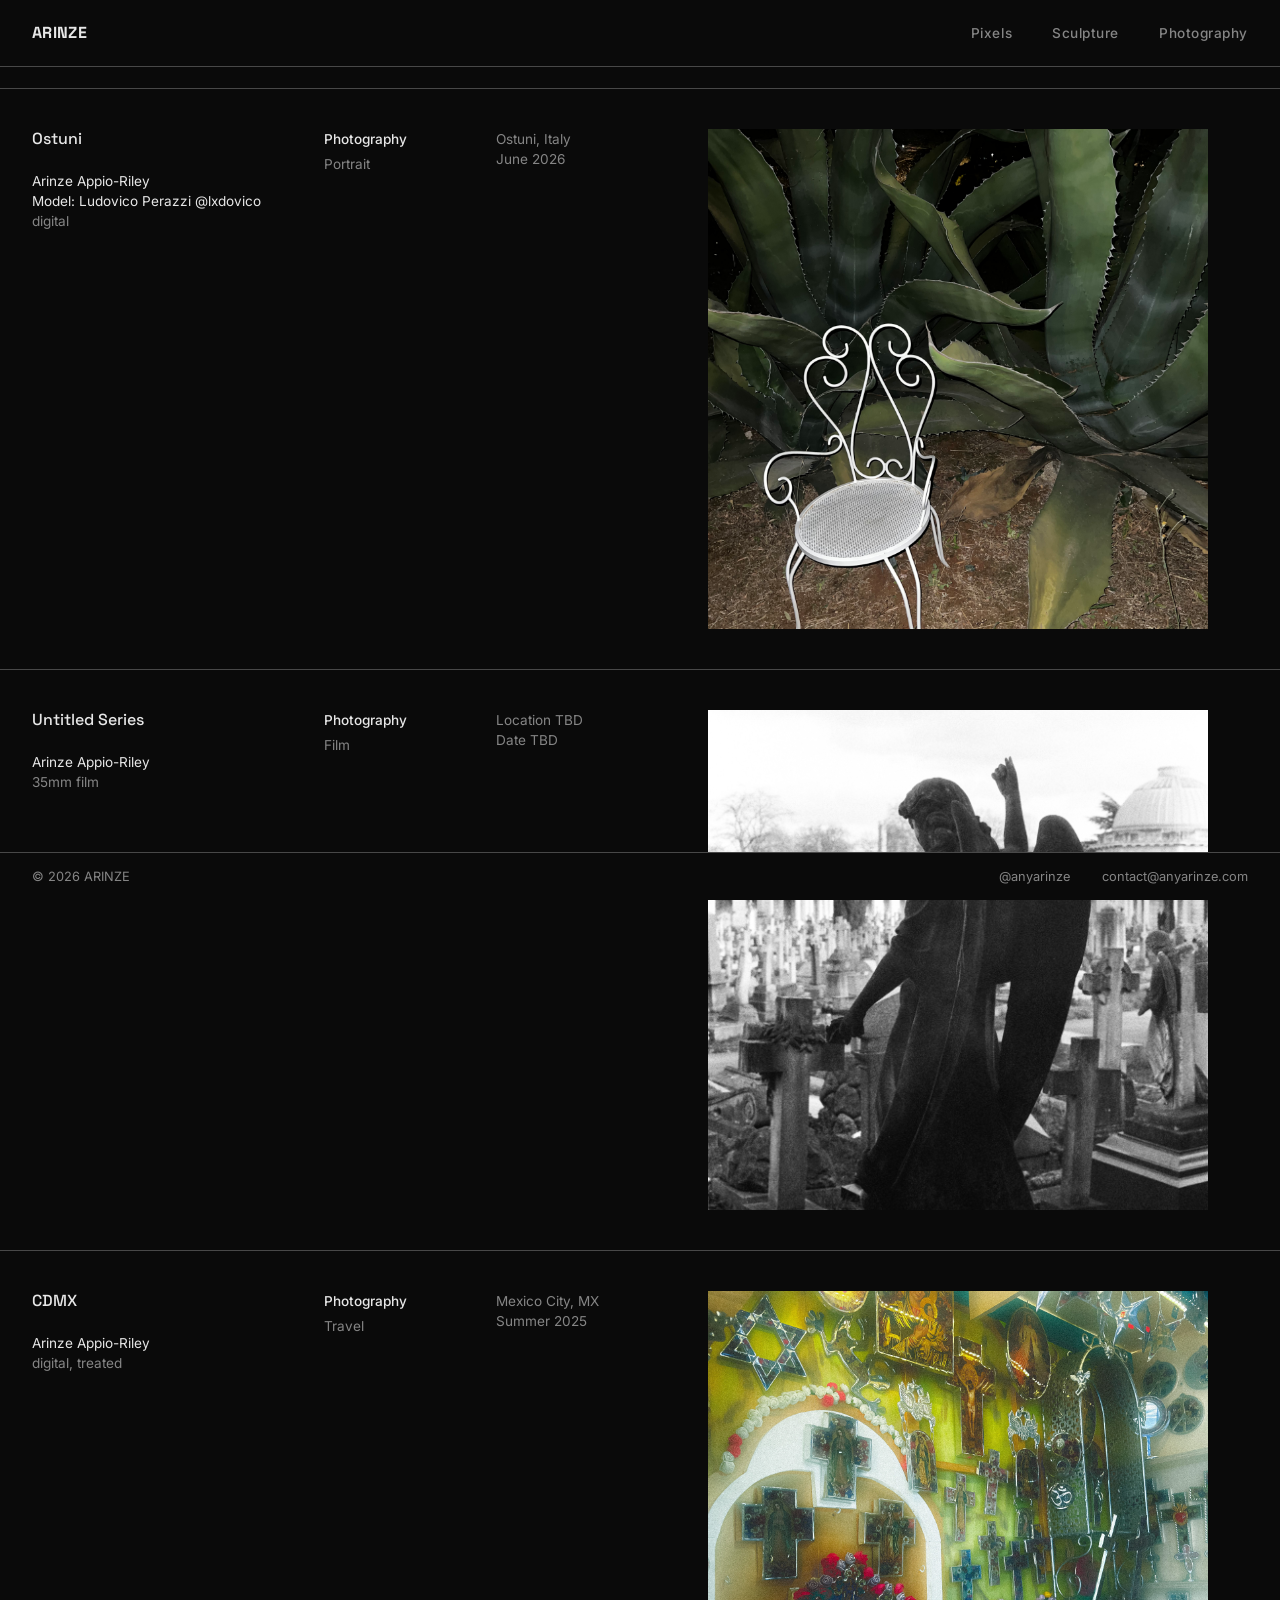
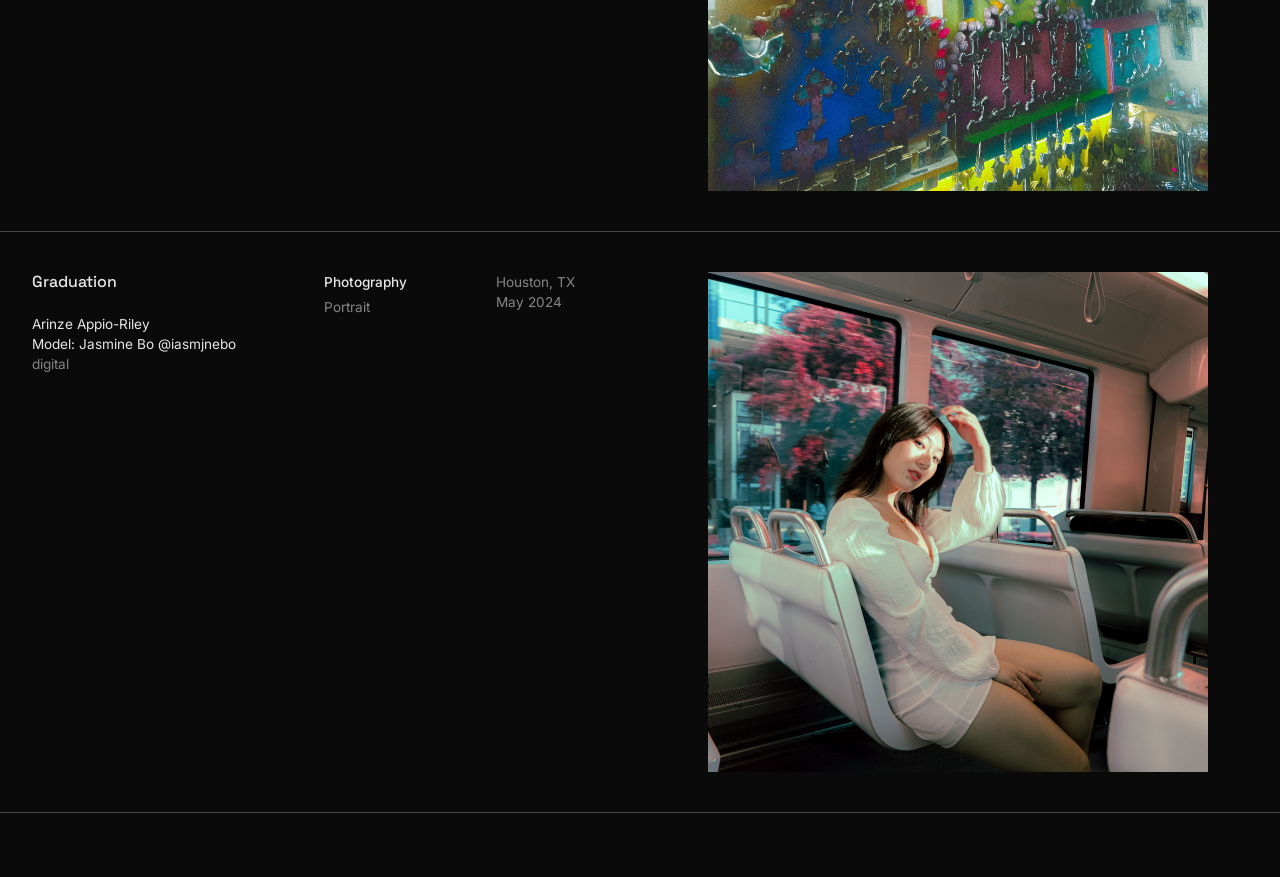
==== commit f011319a: "Add files via upload" ====
--- a/public/photography.html
+++ b/public/photography.html
@@ -18,7 +18,7 @@
     </div>
   </nav>
 
-  <main class="category-page">
+  <main class="category-page photography">
 
     <div class="project-row">
       <div class="project-title">
@@ -37,7 +37,7 @@
         <div>Ostuni, Italy</div>
         <div>June 2026</div>
       </div>
-      <div class="project-media carousel" data-interval="2000">
+      <div class="project-media carousel" data-interval="4000">
         <img src="IMG_5128.jpg" alt="Ostuni" class="active">
         <img src="IMG_5205.jpg" alt="Ostuni">
         <img src="IMG_5171.jpg" alt="Ostuni" class="rotate-ccw-single">
@@ -60,7 +60,7 @@
         <div>Location TBD</div>
         <div>Date TBD</div>
       </div>
-      <div class="project-media carousel rotate-ccw" data-interval="2000">
+      <div class="project-media carousel rotate-ccw" data-interval="4000">
         <img src="08580023.JPG" alt="Untitled" class="active">
         <img src="08580037.JPG" alt="Untitled">
         <img src="08580038.JPG" alt="Untitled">
@@ -83,7 +83,7 @@
         <div>Mexico City, MX</div>
         <div>Summer 2025</div>
       </div>
-      <div class="project-media carousel" data-interval="2000">
+      <div class="project-media carousel" data-interval="4000">
         <img src="glowshop.jpg" alt="CDMX" class="active">
         <img src="fridabw.jpg" alt="CDMX">
         <img src="castillo.jpg" alt="CDMX">
@@ -109,7 +109,7 @@
         <div>Houston, TX</div>
         <div>May 2024</div>
       </div>
-      <div class="project-media carousel" data-interval="2000">
+      <div class="project-media carousel" data-interval="4000">
         <img src="ARZE0173.jpg" alt="Graduation" class="active">
         <img src="ARZE0404.jpg" alt="Graduation">
         <img src="ARZE0510-Edit.jpg" alt="Graduation">
@@ -127,7 +127,9 @@
 
   <div class="lightbox" id="lightbox" role="dialog" aria-modal="true" aria-hidden="true">
     <button class="lightbox-close" id="lightboxClose" aria-label="Close">&#10005;</button>
+    <button class="lightbox-nav lightbox-prev" id="lightboxPrev" aria-label="Previous">&#8249;</button>
     <img id="lightboxImg" src="" alt="">
+    <button class="lightbox-nav lightbox-next" id="lightboxNext" aria-label="Next">&#8250;</button>
   </div>
 
   <script>
@@ -144,14 +146,27 @@
       }, interval);
     });
 
-    // Lightbox
+    // Lightbox with manual navigation
     const lightbox = document.getElementById('lightbox');
     const lightboxImg = document.getElementById('lightboxImg');
     const lightboxClose = document.getElementById('lightboxClose');
-
-    function openLightbox(src, alt) {
-      lightboxImg.src = src;
-      lightboxImg.alt = alt || '';
+    const lightboxPrev = document.getElementById('lightboxPrev');
+    const lightboxNext = document.getElementById('lightboxNext');
+
+    let galleryImgs = [];
+    let galleryIndex = 0;
+
+    function showGalleryImage(index) {
+      if (!galleryImgs.length) return;
+      galleryIndex = (index + galleryImgs.length) % galleryImgs.length;
+      const img = galleryImgs[galleryIndex];
+      lightboxImg.src = img.src;
+      lightboxImg.alt = img.alt || '';
+    }
+    function openLightbox(carousel, clickedImg) {
+      galleryImgs = Array.from(carousel.querySelectorAll('img'));
+      galleryIndex = Math.max(0, galleryImgs.indexOf(clickedImg));
+      showGalleryImage(galleryIndex);
       lightbox.classList.add('open');
       lightbox.setAttribute('aria-hidden', 'false');
     }
@@ -159,21 +174,28 @@
       lightbox.classList.remove('open');
       lightbox.setAttribute('aria-hidden', 'true');
       lightboxImg.src = '';
+      galleryImgs = [];
     }
 
     document.querySelectorAll('.project-media.carousel').forEach(carousel => {
       carousel.addEventListener('click', () => {
         const active = carousel.querySelector('img.active') || carousel.querySelector('img');
-        if (active) openLightbox(active.src, active.alt);
+        if (active) openLightbox(carousel, active);
       });
     });
+
+    lightboxPrev.addEventListener('click', (e) => { e.stopPropagation(); showGalleryImage(galleryIndex - 1); });
+    lightboxNext.addEventListener('click', (e) => { e.stopPropagation(); showGalleryImage(galleryIndex + 1); });
 
     lightbox.addEventListener('click', (e) => {
       if (e.target === lightbox || e.target === lightboxImg) closeLightbox();
     });
     lightboxClose.addEventListener('click', closeLightbox);
     document.addEventListener('keydown', (e) => {
+      if (!lightbox.classList.contains('open')) return;
       if (e.key === 'Escape') closeLightbox();
+      else if (e.key === 'ArrowLeft') showGalleryImage(galleryIndex - 1);
+      else if (e.key === 'ArrowRight') showGalleryImage(galleryIndex + 1);
     });
   </script>
 
--- a/public/category.css
+++ b/public/category.css
@@ -229,6 +229,29 @@
   color: #fff;
 }
 
+.lightbox-nav {
+  position: absolute;
+  top: 50%;
+  transform: translateY(-50%);
+  background: none;
+  border: none;
+  color: rgba(255, 255, 255, 0.7);
+  font-family: 'Space Grotesk', sans-serif;
+  font-size: 3rem;
+  line-height: 1;
+  padding: 1rem;
+  cursor: pointer;
+  user-select: none;
+  z-index: 1;
+}
+
+.lightbox-nav:hover {
+  color: #fff;
+}
+
+.lightbox-prev { left: 1rem; }
+.lightbox-next { right: 1rem; }
+
 @media (max-width: 800px) {
   .lightbox {
     padding: 1.5rem;
@@ -237,6 +260,28 @@
     top: 0.6rem;
     right: 1rem;
   }
+  .lightbox-nav {
+    font-size: 2.2rem;
+    padding: 0.5rem;
+  }
+  .lightbox-prev { left: 0.2rem; }
+  .lightbox-next { right: 0.2rem; }
+}
+
+/* ---------- Photography section: fixed 500x500 media boxes ---------- */
+.category-page.photography .project-media.carousel {
+  width: 500px;
+  height: 500px;
+  max-width: 100%;
+  aspect-ratio: auto;
+}
+
+@media (max-width: 800px) {
+  .category-page.photography .project-media.carousel {
+    width: 100%;
+    height: auto;
+    aspect-ratio: 1 / 1;
+  }
 }
 
 /* ---------- Per-image object-position tweaks ---------- */
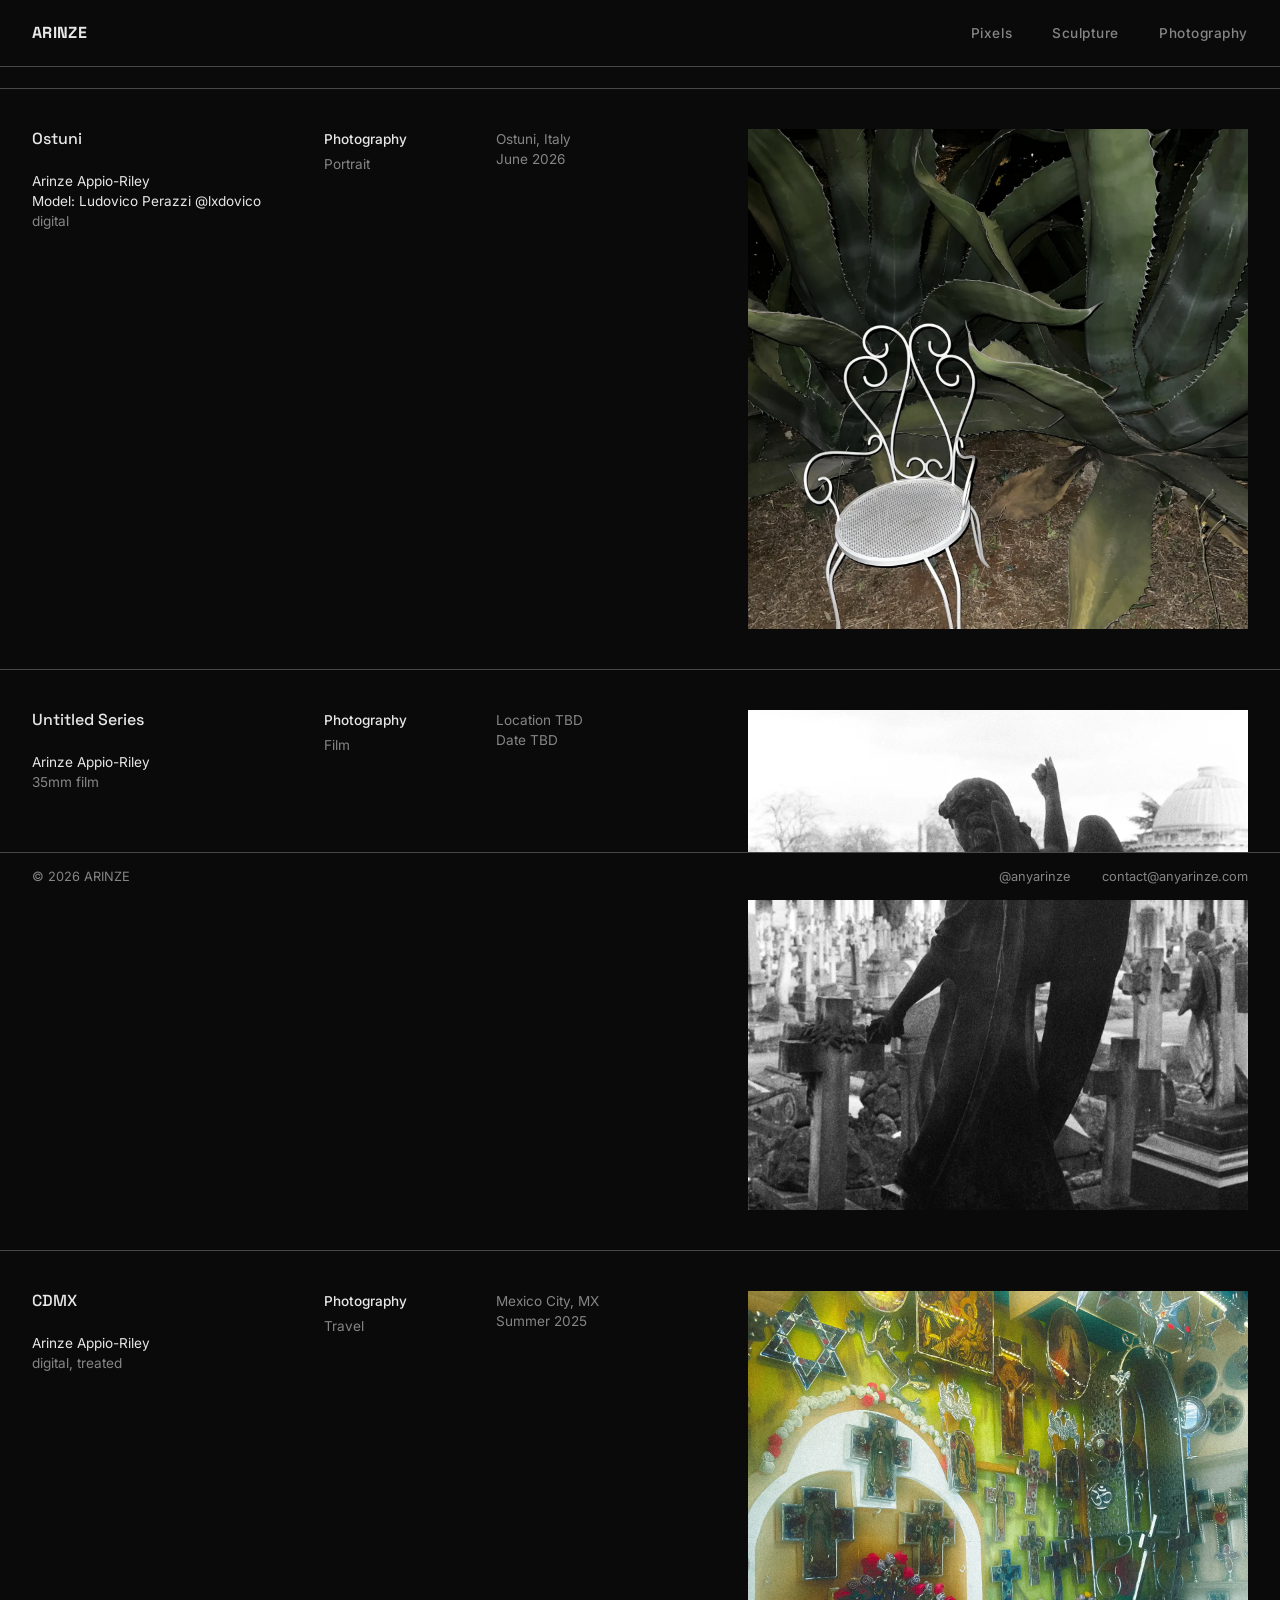
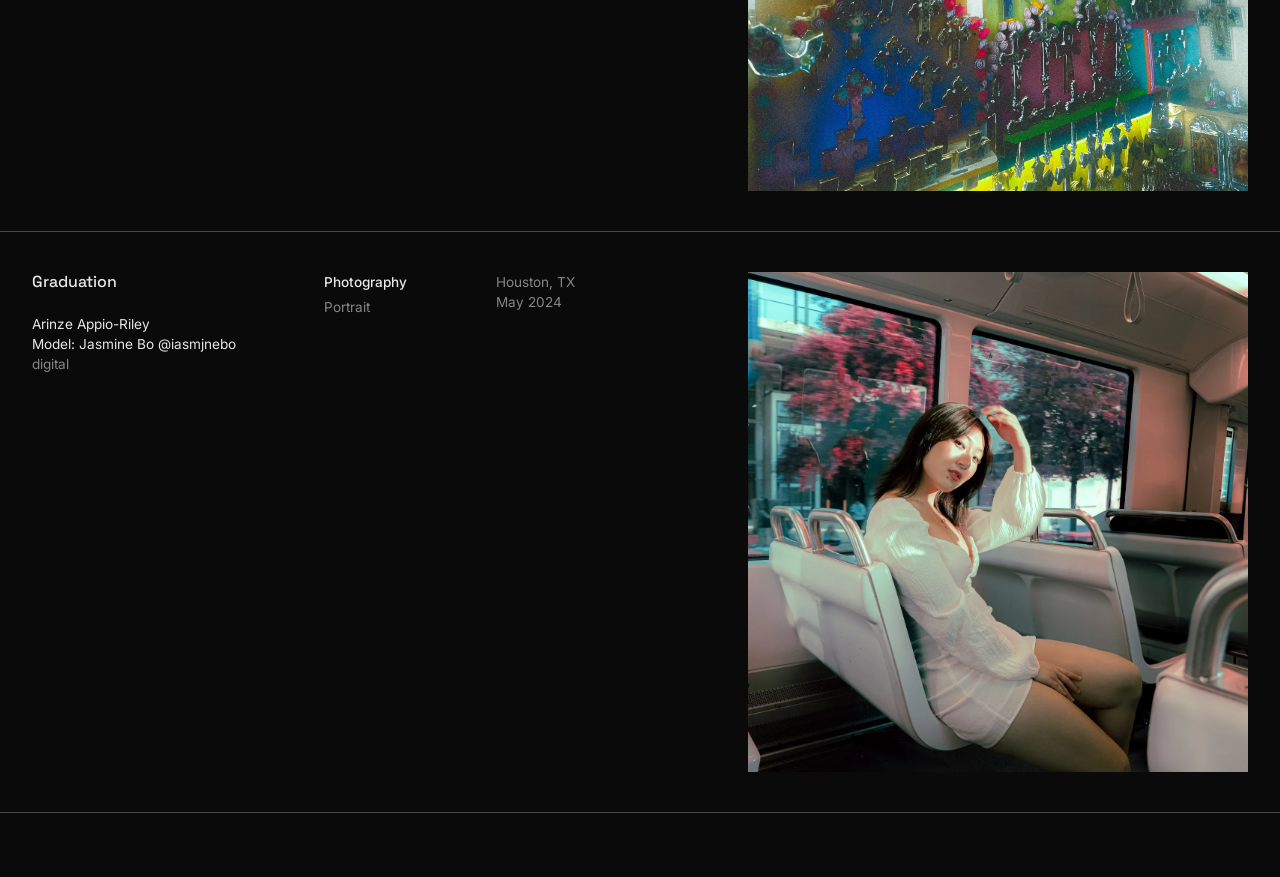
==== commit cc82e8fe: "Add files via upload" ====
--- a/public/photography.html
+++ b/public/photography.html
@@ -38,9 +38,9 @@
         <div>June 2026</div>
       </div>
       <div class="project-media carousel" data-interval="4000">
-        <img src="IMG_5128.jpg" alt="Ostuni" class="active">
-        <img src="IMG_5205.jpg" alt="Ostuni">
-        <img src="IMG_5171.jpg" alt="Ostuni" class="rotate-ccw-single">
+        <img src="IMG_5128.webp" alt="Ostuni" class="active" loading="eager" fetchpriority="high" decoding="async">
+        <img src="IMG_5205.webp" alt="Ostuni" loading="lazy" decoding="async">
+        <img src="IMG_5171.webp" alt="Ostuni" class="rotate-ccw-single" loading="lazy" decoding="async">
       </div>
     </div>
 
@@ -61,9 +61,9 @@
         <div>Date TBD</div>
       </div>
       <div class="project-media carousel rotate-ccw" data-interval="4000">
-        <img src="08580023.JPG" alt="Untitled" class="active">
-        <img src="08580037.JPG" alt="Untitled">
-        <img src="08580038.JPG" alt="Untitled">
+        <img src="08580023.webp" alt="Untitled" class="active" loading="lazy" decoding="async">
+        <img src="08580037.webp" alt="Untitled" loading="lazy" decoding="async">
+        <img src="08580038.webp" alt="Untitled" loading="lazy" decoding="async">
       </div>
     </div>
 
@@ -84,11 +84,11 @@
         <div>Summer 2025</div>
       </div>
       <div class="project-media carousel" data-interval="4000">
-        <img src="glowshop.jpg" alt="CDMX" class="active">
-        <img src="fridabw.jpg" alt="CDMX">
-        <img src="castillo.jpg" alt="CDMX">
-        <img src="inverse.jpg" alt="CDMX">
-        <img src="mozgus.jpg" alt="CDMX">
+        <img src="glowshop.webp" alt="CDMX" class="active" loading="lazy" decoding="async">
+        <img src="fridabw.webp" alt="CDMX" loading="lazy" decoding="async">
+        <img src="castillo.webp" alt="CDMX" loading="lazy" decoding="async">
+        <img src="inverse.webp" alt="CDMX" loading="lazy" decoding="async">
+        <img src="mozgus.webp" alt="CDMX" loading="lazy" decoding="async">
       </div>
     </div>
 
@@ -110,11 +110,11 @@
         <div>May 2024</div>
       </div>
       <div class="project-media carousel" data-interval="4000">
-        <img src="ARZE0173.jpg" alt="Graduation" class="active">
-        <img src="ARZE0404.jpg" alt="Graduation">
-        <img src="ARZE0510-Edit.jpg" alt="Graduation">
-        <img src="ARZE0550.jpg" alt="Graduation" class="align-bottom">
-        <img src="ARZE0568.jpg" alt="Graduation">
+        <img src="ARZE0173.webp" alt="Graduation" class="active" loading="lazy" decoding="async">
+        <img src="ARZE0404.webp" alt="Graduation" loading="lazy" decoding="async">
+        <img src="ARZE0510-Edit.webp" alt="Graduation" loading="lazy" decoding="async">
+        <img src="ARZE0550.webp" alt="Graduation" class="align-bottom" loading="lazy" decoding="async">
+        <img src="ARZE0568.webp" alt="Graduation" loading="lazy" decoding="async">
       </div>
     </div>
 
--- a/public/category.css
+++ b/public/category.css
@@ -276,6 +276,15 @@
   aspect-ratio: auto;
 }
 
+@media (min-width: 801px) {
+  .category-page.photography .project-row {
+    grid-template-columns: 260px 140px 180px 1fr;
+  }
+  .category-page.photography .project-media.carousel {
+    justify-self: end;
+  }
+}
+
 @media (max-width: 800px) {
   .category-page.photography .project-media.carousel {
     width: 100%;
